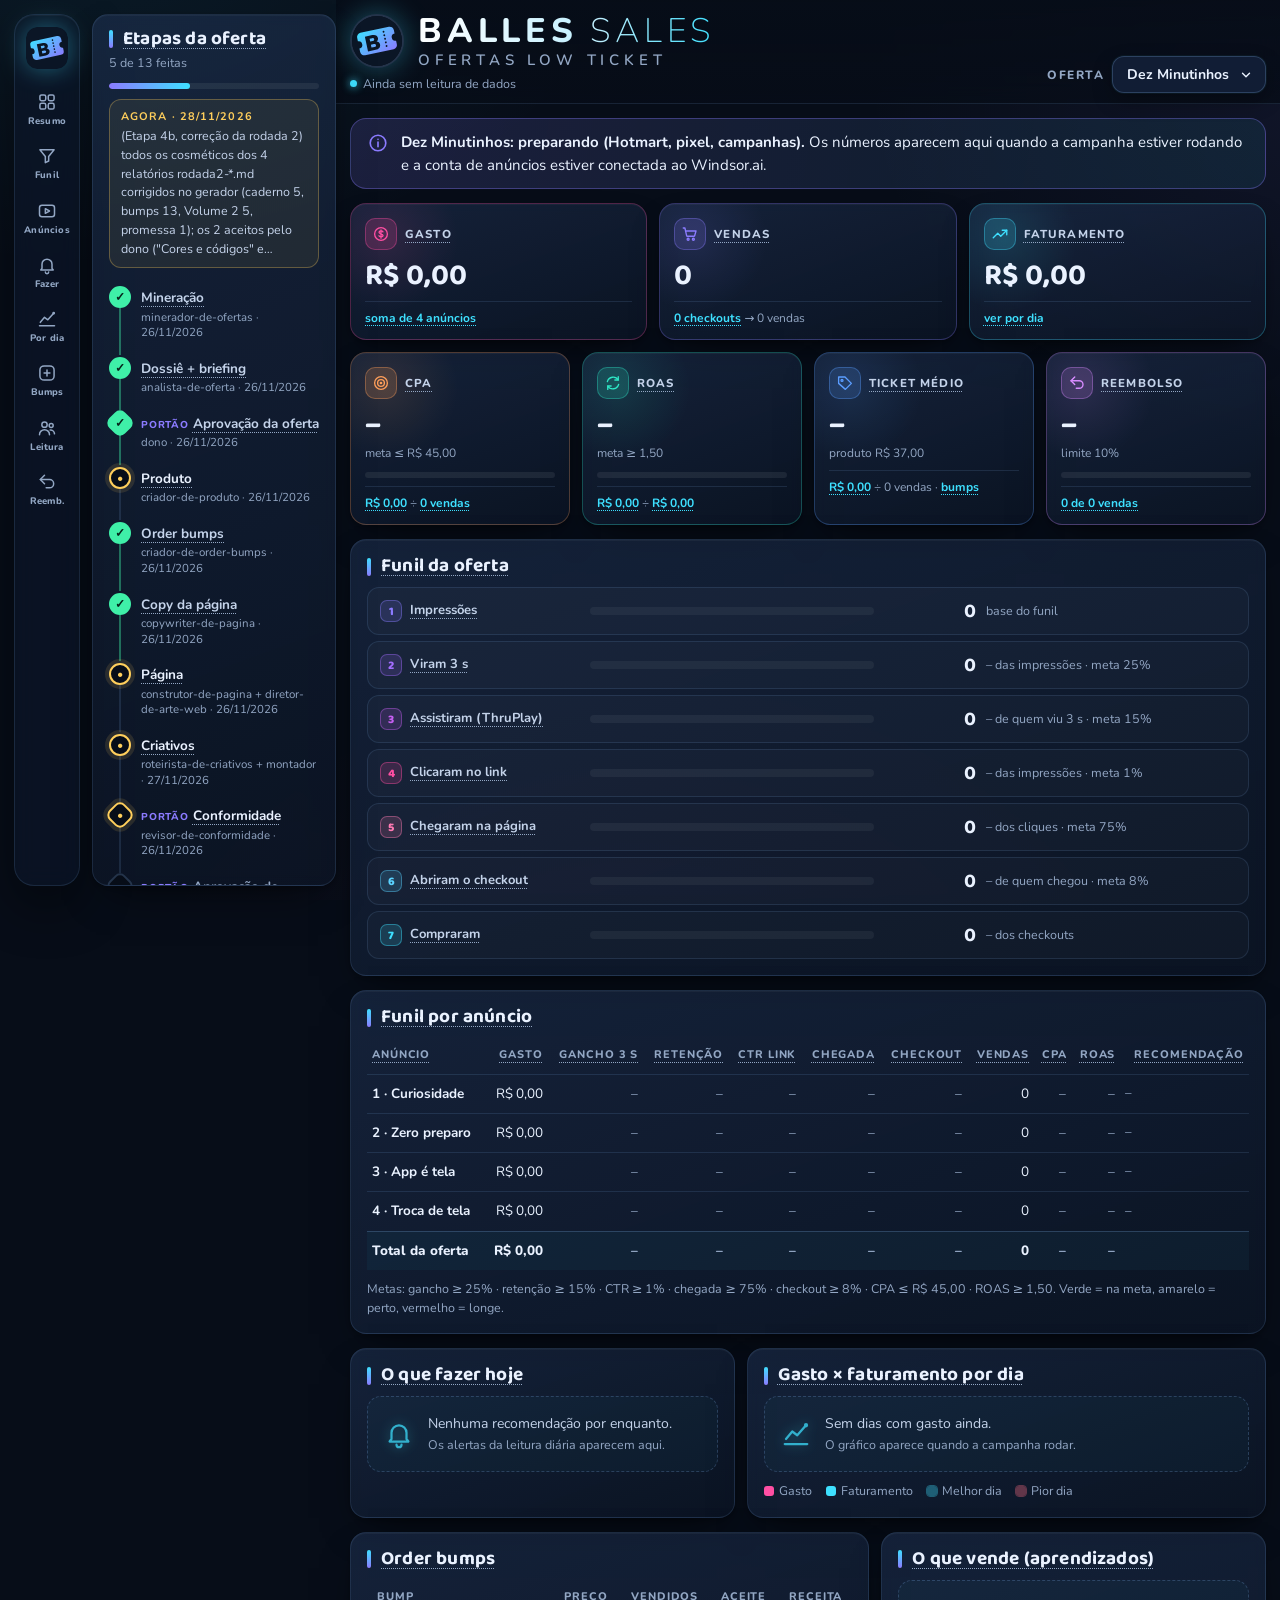
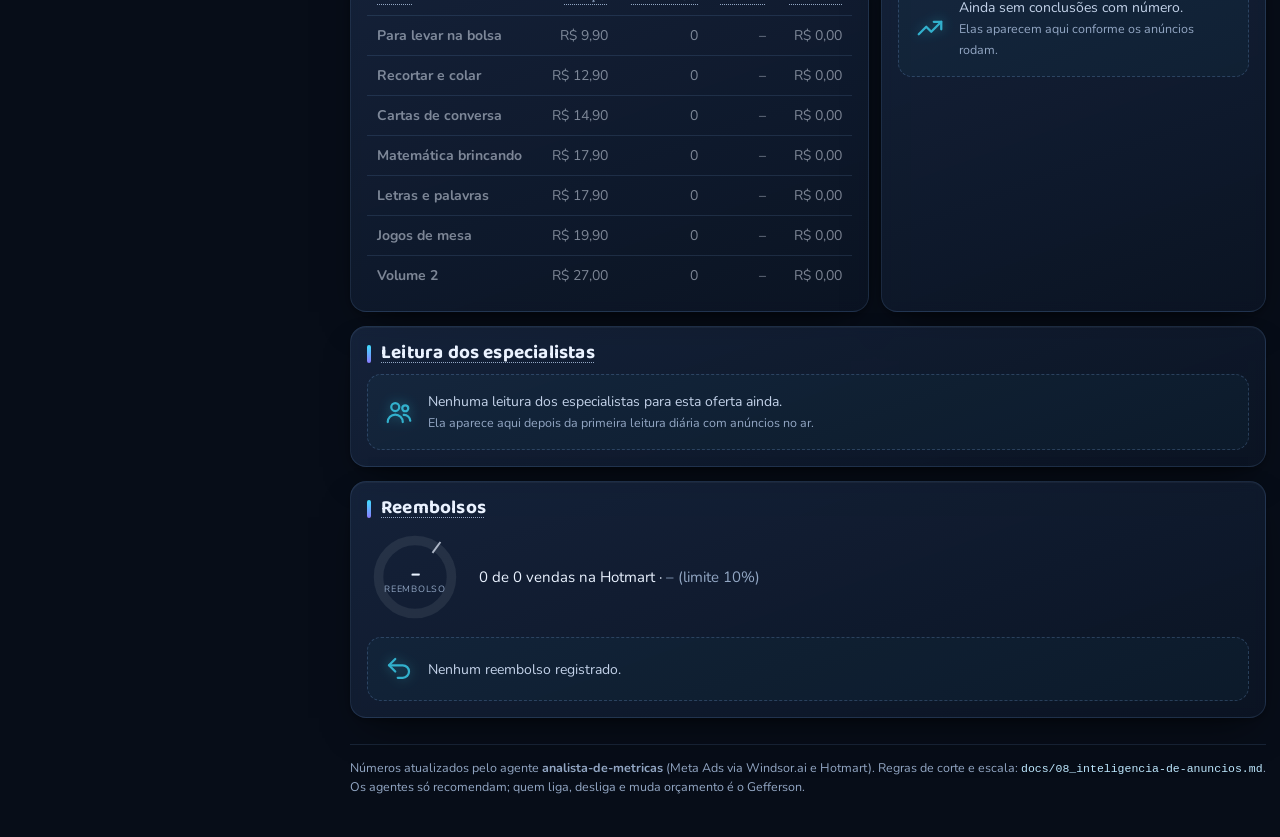
==== painel/site/index.html @ 3729fc99 "Painel: coluna "Etapas da oferta" (checklist do status.md) e logo Balles Sales - Coluna fixa à esque" ====
<!doctype html>
<html lang="pt-BR">
<head>
<meta charset="utf-8">
<meta name="viewport" content="width=device-width, initial-scale=1, viewport-fit=cover">
<meta name="robots" content="noindex, nofollow">
<meta name="theme-color" content="#070d18">
<title>Balles Sales · Painel</title>
<link rel="icon" href="logo.svg" type="image/svg+xml">
<style>
@font-face{font-family:'Baloo 2';font-weight:400 800;font-display:swap;src:url('Baloo2.woff2') format('woff2')}
@font-face{font-family:'Nunito';font-weight:200 1000;font-display:swap;src:url('Nunito.woff2') format('woff2')}
/* tema escuro fixo (pedido do dono em 2026-11-27) · visual "dashboard premium" (2026-11-28) */
:root{color-scheme:dark;--bg:#070d18;--bg2:#0b1626;--glass:rgba(20,34,58,.55);--glass2:rgba(28,46,76,.5);--ink:#eaf2ff;--muted:#93a7c4;--line:rgba(140,190,255,.13);--line2:rgba(140,190,255,.22);
--cy:#3ee0ff;--mg:#ff4fa3;--vi:#8b7bff;--accent:var(--cy);
--ok:#3ff0a8;--okbg:rgba(63,240,168,.14);--warn:#ffcf5c;--warnbg:rgba(255,207,92,.15);--bad:#ff6f86;--badbg:rgba(255,111,134,.16);
--chart:var(--cy);--chart2:var(--mg);--r:16px}
*{box-sizing:border-box}
html{scroll-padding-top:120px;background:var(--bg)}
body{margin:0;min-height:100vh;color:var(--ink);font-family:'Nunito',system-ui,sans-serif;font-size:15px;line-height:1.5;padding:0 max(14px,env(safe-area-inset-right)) 40px max(14px,env(safe-area-inset-left));overflow-x:hidden;
background:radial-gradient(900px 600px at 8% -10%,rgba(62,224,255,.07),transparent 60%),radial-gradient(800px 600px at 105% 10%,rgba(139,123,255,.08),transparent 60%),radial-gradient(900px 700px at 50% 120%,rgba(255,79,163,.04),transparent 60%),var(--bg);background-attachment:fixed}
.wrap{max-width:1280px;margin:0 auto}
h1,h2,h3{font-family:'Baloo 2',system-ui,sans-serif;margin:0;line-height:1.1}
h2{font-size:19px;font-weight:700;margin-bottom:10px;display:flex;align-items:center;gap:10px;letter-spacing:.01em}
h2::before{content:"";flex:none;width:4px;height:18px;border-radius:3px;background:linear-gradient(var(--cy),var(--vi));}
h3{font-size:15px;font-weight:700;margin-bottom:8px;color:var(--cy);letter-spacing:.04em;text-transform:uppercase}
button{font:inherit;color:inherit}
code{font-size:.92em;color:#bfe9ff}
/* barra lateral de ícones (só em tela larga) */
.rail{display:none}
@media(min-width:1200px){
  body{padding-left:96px}
  .rail{display:flex;flex-direction:column;align-items:center;gap:6px;position:fixed;left:14px;top:14px;bottom:14px;width:66px;padding:12px 0;z-index:6;border-radius:20px;background:rgba(12,22,40,.7);border:1px solid var(--line);box-shadow:0 20px 50px rgba(0,0,0,.45),inset 0 1px 0 rgba(255,255,255,.04);backdrop-filter:blur(10px);-webkit-backdrop-filter:blur(10px)}
  .rail .lg{width:42px;height:42px;margin-bottom:10px;border-radius:12px;filter:drop-shadow(0 0 12px rgba(62,224,255,.4))}
  .rail a{display:flex;flex-direction:column;align-items:center;gap:2px;width:56px;padding:7px 0 5px;border-radius:12px;color:var(--muted);text-decoration:none;font-size:9.5px;font-weight:800;letter-spacing:.02em;transition:color .15s,background-color .15s}
  .rail a:hover,.rail a:focus-visible{color:var(--cy);background:rgba(62,224,255,.08);outline:none}
  .rail .ic{width:20px;height:20px}
  .atalhos{display:none!important}
}
.ic{width:18px;height:18px;fill:none;stroke:currentColor;stroke-width:1.8;stroke-linecap:round;stroke-linejoin:round;flex:none}
/* topo fixo */
.top{position:sticky;top:0;z-index:5;margin:0 -14px;padding:0 14px;background:linear-gradient(rgba(7,13,24,.92),rgba(7,13,24,.78));border-bottom:1px solid var(--line);backdrop-filter:blur(12px);-webkit-backdrop-filter:blur(12px)}
header{display:flex;flex-wrap:wrap;align-items:flex-end;justify-content:space-between;gap:8px 16px;padding:14px 0 10px}
h1{display:flex;align-items:center;gap:14px;font-family:'Nunito',system-ui,sans-serif;font-weight:200}
h1 .mk{width:clamp(40px,9vw,54px);height:auto;flex:none;filter:drop-shadow(0 0 14px rgba(62,224,255,.35))}
h1 .tx{display:flex;flex-direction:column;min-width:0}
h1 .t1 b{font-weight:800}
h1 .t1{font-size:clamp(22px,6vw,34px);letter-spacing:.14em;white-space:nowrap;text-transform:uppercase;line-height:1;background:linear-gradient(90deg,#fff,#bfefff 60%,var(--cy));-webkit-background-clip:text;background-clip:text;color:transparent}
h1 .t2{font-size:clamp(12px,3.2vw,15px);font-weight:600;letter-spacing:.32em;text-transform:uppercase;color:var(--muted);margin-top:4px}
header .sub{color:var(--muted);font-size:12.5px;margin-top:6px;display:flex;align-items:center;gap:6px}
header .sub::before{content:"";width:7px;height:7px;border-radius:50%;background:var(--cy);box-shadow:0 0 8px var(--cy)}
.osel{display:flex;align-items:center;gap:8px;font-size:12px;font-weight:800;letter-spacing:.12em;text-transform:uppercase;color:var(--muted)}
select{font:700 14px 'Nunito',system-ui,sans-serif;letter-spacing:0;text-transform:none;padding:8px 12px;border-radius:12px;border:1px solid var(--line2);background:rgba(20,34,58,.85);color:var(--ink);max-width:100%;box-shadow:0 0 0 1px rgba(62,224,255,.05),0 8px 20px rgba(0,0,0,.3)}
select:focus-visible{outline:2px solid var(--cy);outline-offset:2px}
select{color-scheme:dark}
select option{background:#0f1c33;color:var(--ink)}
/* lista de ofertas no estilo do painel (computador) */
.ofw{position:relative}
.ofb{display:none;align-items:center;gap:10px;font:700 14px 'Nunito',system-ui,sans-serif;letter-spacing:0;text-transform:none;padding:8px 12px 8px 14px;border-radius:12px;border:1px solid var(--line2);background:rgba(20,34,58,.85);color:var(--ink);cursor:pointer;box-shadow:0 0 0 1px rgba(62,224,255,.05),0 8px 20px rgba(0,0,0,.3);transition:border-color .15s,box-shadow .15s}
.ofb:hover{border-color:rgba(62,224,255,.5)}
.ofb:focus-visible,.ofb[aria-expanded="true"]{outline:none;border-color:var(--cy);box-shadow:0 0 0 1px var(--cy),0 0 18px rgba(62,224,255,.35)}
.ofb svg{width:14px;height:14px;flex:none;transition:transform .15s}
.ofb[aria-expanded="true"] svg{transform:rotate(180deg)}
.ofl{position:absolute;right:0;top:calc(100% + 8px);z-index:30;min-width:100%;max-width:min(320px,90vw);max-height:60vh;overflow:auto;margin:0;padding:6px;list-style:none;border-radius:14px;border:1px solid rgba(62,224,255,.35);background:linear-gradient(160deg,#18294a,#0e1a30);box-shadow:0 20px 50px rgba(0,0,0,.6),0 0 30px -8px rgba(62,224,255,.45);font:700 14px 'Nunito',system-ui,sans-serif;letter-spacing:0;text-transform:none;color:var(--ink)}
.ofl[hidden]{display:none}
.ofl li{display:flex;align-items:center;justify-content:space-between;gap:12px;padding:8px 10px;border-radius:9px;cursor:pointer;white-space:nowrap}
.ofl li.at{background:rgba(62,224,255,.12)}
.ofl li[aria-selected="true"]{color:var(--cy)}
.ofl li[aria-selected="true"]::after{content:"✓";font-weight:800}
.custom .ofb{display:inline-flex}
.custom select{position:absolute;width:1px;height:1px;opacity:0;pointer-events:none}
.atalhos{display:flex;gap:6px;overflow-x:auto;padding:0 0 10px;scrollbar-width:none}.atalhos::-webkit-scrollbar{display:none}
.atalhos a{flex:none;color:var(--muted);text-decoration:none;font-size:13px;font-weight:700;padding:5px 12px;border:1px solid var(--line);border-radius:999px;background:rgba(20,34,58,.5)}
.atalhos a:hover,.atalhos a:focus-visible{color:var(--ink);border-color:var(--cy);outline:none;box-shadow:0 0 12px rgba(62,224,255,.25)}
/* cartões de vidro */
.grid{display:grid;gap:12px;margin-top:14px}
.card{position:relative;background:linear-gradient(160deg,rgba(32,52,86,.55),rgba(14,24,42,.6));border:1px solid var(--line);border-radius:var(--r);padding:16px;min-width:0;box-shadow:0 1px 0 rgba(255,255,255,.04) inset,0 18px 40px -18px rgba(0,0,0,.7),0 2px 6px rgba(0,0,0,.25);backdrop-filter:blur(6px);-webkit-backdrop-filter:blur(6px);animation:sobe .5s cubic-bezier(.2,.7,.2,1) both}
.sec{margin-top:14px}
@keyframes sobe{from{opacity:0;transform:translateY(10px)}to{opacity:1;transform:none}}
/* KPIs */
.kpis{grid-template-columns:repeat(2,minmax(0,1fr))}
@media(max-width:619px){.kpi.big:nth-child(3){grid-column:span 2}}
@media(min-width:620px){.kpis{grid-template-columns:repeat(6,minmax(0,1fr))}.kpi{grid-column:span 3}.kpi.big{grid-column:span 2}}
@media(min-width:1000px){.kpis{grid-template-columns:repeat(12,minmax(0,1fr))}.kpi{grid-column:span 3}.kpi.big{grid-column:span 4}}
.kpi{--c:var(--cy);cursor:pointer;text-align:left;width:100%;overflow:hidden;padding:14px 14px 12px;border-color:color-mix(in srgb,var(--c) 28%,transparent);transition:transform .2s,border-color .2s,box-shadow .2s}
.kpi::before{content:"";position:absolute;left:-40px;top:-40px;width:150px;height:150px;border-radius:50%;background:radial-gradient(circle,color-mix(in srgb,var(--c) 38%,transparent),transparent 68%);pointer-events:none;opacity:.3}
.kpi>*{position:relative}
.kpi:hover,.kpi:focus-visible{outline:none;transform:translateY(-2px);border-color:color-mix(in srgb,var(--c) 60%,transparent);box-shadow:0 0 0 1px color-mix(in srgb,var(--c) 25%,transparent),0 18px 40px -16px color-mix(in srgb,var(--c) 45%,transparent)}
.kh{display:flex;align-items:center;gap:8px;min-width:0}
.kb{width:32px;height:32px;border-radius:10px;display:grid;place-items:center;flex:none;color:var(--c);background:color-mix(in srgb,var(--c) 16%,transparent);border:1px solid color-mix(in srgb,var(--c) 35%,transparent);}
.kpi .l{color:#c4d3ea;font-size:11.5px;font-weight:800;letter-spacing:.1em;text-transform:uppercase;min-width:0;overflow-wrap:anywhere;line-height:1.25}
.kpi .v{font-family:'Baloo 2';font-weight:700;font-size:clamp(22px,6vw,30px);font-variant-numeric:tabular-nums;line-height:1.1;margin-top:10px;overflow-wrap:anywhere}
.kpi .v .pill{padding:0 10px;border-radius:10px;text-shadow:none}
.kpi .m{font-size:12px;color:var(--muted);margin-top:2px}
.tr{font-size:12px;font-weight:800;color:var(--c);margin-top:2px}.tr span{color:var(--muted);font-weight:600}
.kpi .f{font-size:12px;color:var(--muted);margin-top:8px;border-top:1px solid var(--line);padding-top:7px}
.sp{position:relative;height:34px;margin-top:8px}
.sp svg{display:block;width:100%;height:100%;overflow:visible;color:var(--c)}
.sp .dot{position:absolute;right:-3px;width:8px;height:8px;margin-top:-4px;border-radius:50%;background:var(--c);box-shadow:0 0 0 3px color-mix(in srgb,var(--c) 25%,transparent),0 0 10px var(--c)}
.mb{margin-top:10px}
.mb .tk{height:6px;border-radius:4px;background:rgba(255,255,255,.07);overflow:hidden}
.mb i{display:block;height:100%;border-radius:4px;background:var(--muted)}
.mb i.ok{background:linear-gradient(90deg,#1fb07c,var(--ok));}.mb i.warn{background:linear-gradient(90deg,#c9952a,var(--warn));}.mb i.bad{background:linear-gradient(90deg,#b8304f,var(--bad))}
.mb span{display:none}
.two{grid-template-columns:minmax(0,1fr)}
@media(min-width:900px){.two{grid-template-columns:minmax(0,1fr) minmax(0,1.35fr)}.two.b{grid-template-columns:minmax(0,1.35fr) minmax(0,1fr)}}
/* funil em etapas */
.etapas{display:grid;gap:6px;grid-template-columns:minmax(0,1fr)}
.et{--c:var(--cy);background:rgba(255,255,255,.025);border:1px solid var(--line);border-radius:12px;padding:10px 12px;cursor:pointer;text-align:left;width:100%;display:grid;grid-template-columns:minmax(0,1fr) auto;grid-template-areas:"n q" "bar bar" "tx tx";gap:6px 10px;align-items:center;transition:border-color .15s,background-color .15s}
@media(min-width:760px){.et{grid-template-columns:200px minmax(0,1fr) 92px minmax(0,250px);grid-template-areas:"n bar q tx";padding:8px 12px}}
.et:hover,.et:focus-visible{border-color:color-mix(in srgb,var(--c) 60%,transparent);background:color-mix(in srgb,var(--c) 7%,transparent);outline:none}
.et .n{grid-area:n;font-size:13px;color:#c4d3ea;font-weight:700;display:flex;align-items:center;gap:8px;min-width:0}
.et .st{flex:none;width:22px;height:22px;border-radius:7px;display:grid;place-items:center;font:800 12px 'Baloo 2';color:var(--c);background:color-mix(in srgb,var(--c) 16%,transparent);border:1px solid color-mix(in srgb,var(--c) 40%,transparent)}
.et .q{grid-area:q;font-family:'Baloo 2';font-weight:700;font-size:20px;font-variant-numeric:tabular-nums;text-align:right}
.et .tx{grid-area:tx;font-size:12.5px}
.et .bar{grid-area:bar}
.bar{height:8px;border-radius:6px;background:rgba(255,255,255,.05);width:100%;overflow:hidden;display:flex;justify-content:center}
.bar i{display:block;height:100%;border-radius:7px;background:linear-gradient(90deg,color-mix(in srgb,var(--c) 55%,transparent),var(--c),color-mix(in srgb,var(--c) 55%,transparent));box-shadow:0 0 6px color-mix(in srgb,var(--c) 50%,transparent)}
/* tabelas: viram cartões no celular */
table{border-collapse:collapse;width:100%;font-size:14px;font-variant-numeric:tabular-nums}
th,td{padding:9px 10px;border-top:1px solid var(--line);text-align:right;white-space:nowrap}
th:first-child,td:first-child{text-align:left}
thead th{border-top:0;font-size:11px;font-weight:800;text-transform:uppercase;letter-spacing:.08em;color:var(--muted);padding-bottom:10px}
tbody td:first-child{font-weight:700}
tr.zero td{opacity:.5}
tfoot td{font-weight:800;border-top:1px solid var(--line2);background:rgba(62,224,255,.04)}
td.rec{text-align:left;white-space:normal;min-width:170px;color:#c4d3ea;font-size:13px}
tbody tr.ad{cursor:pointer;transition:background-color .15s}tbody tr.ad:hover td{background:rgba(62,224,255,.05)}
tr.sel td{background:rgba(62,224,255,.1)}
tr.sel td:first-child{box-shadow:inset 3px 0 0 var(--cy)}
.cv{display:inline-flex;flex-direction:column;align-items:flex-end;min-width:84px}
.db{display:block;position:relative;width:100%;min-width:70px;height:4px;border-radius:3px;background:rgba(255,255,255,.07);margin-top:5px}
.db i{position:absolute;left:0;top:0;bottom:0;border-radius:3px;background:var(--muted)}
.db i.ok{background:var(--ok);box-shadow:0 0 8px var(--ok)}.db i.warn{background:var(--warn);box-shadow:0 0 8px var(--warn)}.db i.bad{background:var(--bad);box-shadow:0 0 8px var(--bad)}.db i.cy{background:linear-gradient(90deg,var(--vi),var(--cy));box-shadow:0 0 8px rgba(62,224,255,.6)}
.db.m::after{content:"";position:absolute;left:50%;top:-3px;bottom:-3px;width:1.5px;background:rgba(234,242,255,.55);border-radius:1px}
.frac{display:block;font-size:11.5px;color:var(--muted);font-weight:400}
@media(min-width:900px){.frac{display:none}}
@media(max-width:899px){
  table.cards thead{display:none}
  table.cards,table.cards tbody,table.cards tfoot,table.cards tr,table.cards td{display:block;width:100%}
  table.cards tr{border:1px solid var(--line);border-radius:14px;padding:6px 12px;margin-bottom:10px;background:rgba(255,255,255,.03)}
  table.cards tr.sel{border-color:var(--cy);box-shadow:0 0 18px rgba(62,224,255,.2)}
  table.cards tfoot tr{border-color:var(--line2);background:rgba(62,224,255,.05)}
  table.cards td{border:0;display:flex;justify-content:space-between;align-items:baseline;gap:12px;padding:5px 0;white-space:normal;text-align:right;background:none}
  table.cards td::before{content:attr(data-label);color:var(--muted);font-size:13px;font-weight:700;text-align:left;flex:none}
  table.cards td:first-child{font-family:'Baloo 2';font-weight:700;font-size:16px;border-bottom:1px solid var(--line);padding-bottom:6px;margin-bottom:2px}
  table.cards td:first-child::before{display:none}
  table.cards td.rec{display:block;text-align:left}table.cards td.rec::before{display:block;margin-bottom:2px}
  tr.sel td,tr.sel td:first-child{background:none;box-shadow:none}
  table.cards .cv{flex-direction:row;flex-wrap:wrap;justify-content:flex-end;align-items:baseline}
  table.cards .frac{display:inline;margin-left:8px}
  #t-anuncios td[data-col=gancho],#t-anuncios td[data-col=retencao],#t-anuncios td[data-col=ctr],#t-anuncios td[data-col=chegada],#t-anuncios td[data-col=checkout]{display:none}
  #t-anuncios td.rec:has(.na),#t-anuncios tfoot td.rec{display:none}
  #s-bumps td[data-label="Preço"]{display:none}
  #s-bumps tbody tr{display:grid;grid-template-columns:minmax(0,1fr) auto auto;gap:4px 14px;align-items:center;padding:8px 12px;margin-bottom:6px}
  #s-bumps tbody td{padding:0;border:0;margin:0;font-size:14px}
  #s-bumps tbody td::before{display:none}
  #s-bumps tbody td:first-child{font-family:'Nunito',sans-serif;font-size:14px;font-weight:700;border:0;padding:0;margin:0}
  #s-bumps td[data-label="Vendidos"]{display:none}
  #s-bumps .frac{display:none}
  #metas{display:none}
  table.cards td:first-child{display:flex;justify-content:space-between;align-items:center}
  #t-anuncios tbody td:first-child::after{content:"ver funil ›";font:700 12px 'Nunito',sans-serif;color:var(--cy)}
}
.pill{display:inline-block;border-radius:999px;padding:1px 9px;font-weight:800}
.ok{background:var(--okbg);color:var(--ok)}.warn{background:var(--warnbg);color:var(--warn)}.bad{background:var(--badbg);color:var(--bad)}.na{color:var(--muted)}
.pill.ok{box-shadow:inset 0 0 0 1px rgba(63,240,168,.3)}.pill.warn{box-shadow:inset 0 0 0 1px rgba(255,207,92,.3)}.pill.bad{box-shadow:inset 0 0 0 1px rgba(255,111,134,.35)}
.alert{position:relative;border:1px solid rgba(255,207,92,.28);background:linear-gradient(90deg,var(--warnbg),rgba(255,207,92,.03));border-radius:12px;padding:10px 12px 10px 16px;margin-bottom:8px;overflow-wrap:anywhere}
.alert::before{content:"";position:absolute;left:0;top:8px;bottom:8px;width:3px;border-radius:3px;background:var(--warn)}
.alert.bad{border-color:rgba(255,111,134,.3);background:linear-gradient(90deg,var(--badbg),rgba(255,111,134,.03))}.alert.bad::before{background:var(--bad)}
.alert.ok{border-color:rgba(63,240,168,.28);background:linear-gradient(90deg,var(--okbg),rgba(63,240,168,.03))}.alert.ok::before{background:var(--ok)}
.alert b{display:block}
.empty{color:var(--muted);font-style:italic}
.vazio{display:flex;align-items:center;gap:14px;padding:16px;border:1px dashed var(--line2);border-radius:14px;background:rgba(62,224,255,.03);color:var(--muted);margin:0}
.vazio .ic{width:30px;height:30px;color:var(--cy);opacity:.75;filter:drop-shadow(0 0 6px rgba(62,224,255,.5))}
.vazio p{margin:0;font-size:14px;color:#c4d3ea}.vazio p span{color:var(--muted);font-size:12.5px}
.banner{margin-top:14px;border:1px solid rgba(139,123,255,.35);border-radius:var(--r);padding:12px 16px;background:linear-gradient(100deg,rgba(139,123,255,.16),rgba(62,224,255,.08));display:flex;gap:12px;align-items:flex-start}
.banner .ic{color:var(--vi);width:22px;height:22px;margin-top:1px}
.filtro{margin-top:14px;display:flex;flex-wrap:wrap;align-items:center;gap:8px 12px;border:1px solid rgba(62,224,255,.45);border-radius:var(--r);padding:10px 14px;background:linear-gradient(100deg,rgba(62,224,255,.14),rgba(62,224,255,.04));box-shadow:0 0 24px -8px rgba(62,224,255,.5)}
.btn{background:rgba(20,34,58,.85);border:1px solid var(--line2);border-radius:999px;padding:5px 14px;cursor:pointer;font-size:13px;font-weight:700}
.btn:hover,.btn:focus-visible{border-color:var(--cy);outline:none}
.lk{background:none;border:0;padding:0;color:var(--cy);cursor:pointer;text-decoration:underline dotted;text-underline-offset:3px;font-weight:700}
.legend{display:flex;flex-wrap:wrap;gap:6px 14px;font-size:12.5px;color:var(--muted);margin-top:10px}
.legend i{display:inline-block;width:10px;height:10px;border-radius:3px;margin-right:5px;vertical-align:-1px}
.dica{font-size:12.5px;color:var(--muted);margin:-4px 0 12px}
/* gráfico */
#grafico{min-height:60px}
#grafico svg{display:block;overflow:visible}
svg text{fill:var(--muted);font-size:11px;font-family:'Nunito'}
svg .vl{fill:#dff8ff;font-weight:800;font-size:11px;paint-order:stroke;stroke:#0b1626;stroke-width:3px}
svg .bx{font-weight:800;font-size:11px}
.ln-f{filter:drop-shadow(0 0 6px rgba(62,224,255,.8))}.ln-g{filter:drop-shadow(0 0 5px rgba(255,79,163,.7))}
.dia{cursor:pointer}
.gtip{min-height:22px;font-size:13px;margin-top:8px;padding:6px 10px;border-radius:10px;background:rgba(255,255,255,.04);border:1px solid var(--line)}
.gtip:empty{display:none}
ul.ap{margin:0;padding:0;list-style:none}ul.ap li{margin:0 0 8px;padding:8px 10px 8px 26px;position:relative;border-radius:10px;background:rgba(255,255,255,.03);overflow-wrap:anywhere}
ul.ap li::before{content:"";position:absolute;left:10px;top:15px;width:7px;height:7px;border-radius:50%;background:var(--cy);box-shadow:0 0 8px var(--cy)}
.esp{display:grid;gap:12px;grid-template-columns:repeat(auto-fit,minmax(min(240px,100%),1fr))}
.esp>div{padding:12px;border-radius:12px;background:rgba(255,255,255,.03);border:1px solid var(--line)}
.dg{border-top:1px solid var(--line);padding:8px 0}.dg:first-of-type{border-top:0;padding-top:0}
.dg p{margin:0 0 4px;overflow-wrap:anywhere}.dg .meta{font-size:12.5px;color:var(--muted)}
.rb{display:flex;align-items:center;gap:16px;flex-wrap:wrap;margin-bottom:12px}
.rb p{margin:0;flex:1 1 200px}
.don{flex:none;width:96px;height:96px}
.don .c{font:700 18px 'Baloo 2';fill:var(--ink)}.don .s{font-size:9.5px;letter-spacing:.08em}
/* destaque quando um número leva a outro */
@keyframes pisca{0%,100%{box-shadow:none}30%{box-shadow:0 0 0 2px var(--cy),0 0 18px rgba(62,224,255,.5)}}
.hl{animation:pisca 1.6s ease 2;border-radius:6px}
td.hl,th.hl{background:rgba(62,224,255,.16)!important}
/* janelinha de ajuda nos títulos */
[data-ajuda]{cursor:help;text-decoration:underline dotted var(--muted);text-decoration-thickness:1px;text-underline-offset:4px}
[data-ajuda]:focus-visible{outline:2px solid var(--cy);outline-offset:2px;border-radius:4px}
#tip{position:fixed;z-index:20;max-width:min(320px,calc(100vw - 24px));background:linear-gradient(160deg,#18294a,#0e1a30);color:var(--ink);border:1px solid rgba(62,224,255,.35);border-radius:14px;padding:14px 16px;box-shadow:0 20px 50px rgba(0,0,0,.6),0 0 30px -8px rgba(62,224,255,.45);font-size:14px;line-height:1.45;display:none;text-align:left;white-space:normal}
#tip.on{display:block}
#tip h4{margin:0 0 6px;font-family:'Baloo 2',system-ui,sans-serif;font-size:16px;font-weight:700;color:var(--cy)}
#tip p{margin:0}#tip .fm{margin-top:8px;font-size:13px;color:#a9bcd8}
#tip .lk{display:inline-block;margin-top:10px;text-align:left}
@media(max-width:619px){
  html{scroll-padding-top:100px}
  header{flex-wrap:nowrap;align-items:center;padding:10px 0 8px}
  h1 .t1{font-size:20px;letter-spacing:.1em}h1{gap:10px}h1 .mk{width:36px}
  h1 .t2{display:none}
  header .sub{font-size:11.5px;margin-top:3px}
  .osel{font-size:0;gap:0}
  select{padding:7px 10px;font-size:13.5px;max-width:48vw}
  .atalhos{padding-bottom:8px}.atalhos a{padding:4px 10px;font-size:12.5px}
}
/* coluna "Etapas da oferta": fixa à esquerda em tela larga, cartão que abre e fecha no resto */
.esteira{padding:0}
.esteira>summary{list-style:none;cursor:pointer;padding:14px 16px;display:flex;flex-wrap:wrap;align-items:center;gap:4px 12px}
.esteira>summary::-webkit-details-marker{display:none}
.esteira>summary h2{margin:0}
.esteira>summary::after{content:"";margin-left:auto;width:9px;height:9px;border-right:2px solid var(--muted);border-bottom:2px solid var(--muted);transform:rotate(45deg);transition:transform .15s}
.esteira[open]>summary::after{transform:rotate(225deg)}
.et-res{font-size:12.5px;color:var(--muted);flex-basis:100%;order:1}
.esteira>summary::after{order:0}
@media(min-width:1200px){.et-res .ag{display:none}}
.et-in{padding:0 16px 14px}
.et-prog{height:6px;border-radius:4px;background:rgba(255,255,255,.07);overflow:hidden;margin:2px 0 6px}
.et-prog i{display:block;height:100%;border-radius:4px;background:linear-gradient(90deg,var(--vi),var(--cy))}
.et-agora{border:1px solid rgba(255,207,92,.3);background:rgba(255,207,92,.07);border-radius:12px;padding:9px 11px;margin:10px 0 12px;font-size:12.5px;color:#c4d3ea;overflow-wrap:anywhere}
.et-agora b{display:block;color:var(--warn);font-size:11px;letter-spacing:.1em;text-transform:uppercase;margin-bottom:2px}
ol.ck{list-style:none;margin:0;padding:0;position:relative}
ol.ck li{position:relative;display:grid;grid-template-columns:22px minmax(0,1fr);gap:10px;padding:6px 0 10px}
ol.ck li:not(:last-child)::before{content:"";position:absolute;left:10px;top:28px;bottom:-4px;width:2px;background:var(--line)}
ol.ck li.feito:not(:last-child)::before{background:rgba(63,240,168,.4)}
.mk{width:22px;height:22px;border-radius:50%;display:grid;place-items:center;font:800 12px 'Nunito',sans-serif;border:2px solid var(--line2);color:var(--muted);background:var(--bg);position:relative;z-index:1}
li.portao .mk{border-radius:7px;transform:rotate(45deg)}li.portao .mk>span{transform:rotate(-45deg)}
li.feito .mk{border-color:var(--ok);background:var(--ok);color:#06231a}
li.andamento .mk{border-color:var(--warn);color:var(--warn);box-shadow:0 0 0 4px rgba(255,207,92,.12)}
li.bloqueado .mk{border-color:var(--bad);color:var(--bad)}
ol.ck .nm{font-size:13.5px;font-weight:700;line-height:1.3;color:var(--ink)}
li.pendente .nm{color:var(--muted)}
li.feito .nm{color:#c4d3ea}
ol.ck small{display:block;font-size:11.5px;color:var(--muted);line-height:1.35;margin-top:1px}
ol.ck .tag{display:inline-block;font-size:10px;font-weight:800;letter-spacing:.08em;text-transform:uppercase;color:var(--vi);margin-right:4px}
.et-fonte{font-size:11px;color:var(--muted);margin-top:4px}
@media(min-width:1200px){
  body{padding-left:370px}
  .esteira{position:fixed;left:92px;top:14px;bottom:14px;width:262px;margin:0;overflow:auto;z-index:6;scrollbar-width:thin}
  .esteira>summary{cursor:default;padding-bottom:8px}.esteira>summary::after{display:none}
  #t-anuncios th,#t-anuncios td{padding-left:7px;padding-right:7px}#t-anuncios thead th{white-space:normal}
  #t-anuncios .cv{min-width:0}#t-anuncios td.rec{min-width:140px}
}
@media(min-width:900px){#s-anuncios{overflow-x:auto}}
@media(min-width:1200px) and (max-width:1439px){
  body{padding-left:350px}.esteira{width:244px}
  #t-anuncios{font-size:13.5px}#t-anuncios th,#t-anuncios td{padding-left:5px;padding-right:5px}#t-anuncios td.rec{min-width:110px}
  #t-anuncios .pill{padding:1px 7px}
}
footer{margin-top:26px;color:var(--muted);font-size:12.5px;overflow-wrap:anywhere;padding-top:14px;border-top:1px solid var(--line)}
@media(prefers-reduced-motion:reduce){*,*::before,*::after{animation:none!important;transition:none!important}.kpi:hover,.kpi:focus-visible{transform:none}}
</style>
</head>
<body>
<aside class="rail" id="rail" aria-label="Atalhos"></aside>
<div class="wrap">
  <div class="top">
    <header>
      <div><h1><img class="mk" src="logo.svg" alt="" width="54" height="54"><span class="tx"><span class="t1"><b>Balles</b> Sales</span><span class="t2">Ofertas low ticket</span></span></h1><div class="sub" id="atualizado">carregando…</div></div>
      <div class="osel"><span id="ofr">Oferta</span><div class="ofw" id="ofw"><select id="oferta" aria-labelledby="ofr"></select></div></div>
    </header>
    <nav class="atalhos" aria-label="Seções">
      <a href="#resumo">Resumo</a><a href="#s-funil">Funil</a><a href="#s-anuncios">Anúncios</a><a href="#s-alertas">O que fazer</a><a href="#s-grafico">Por dia</a><a href="#s-bumps">Bumps</a><a href="#s-esp">Especialistas</a><a href="#s-reembolsos">Reembolsos</a>
    </nav>
  </div>
  <div id="banner"></div>
  <div id="filtro"></div>
  <details class="card sec esteira" id="s-etapas"><summary><h2 data-ajuda="s-etapas">Etapas da oferta</h2><span class="et-res" id="et-res"></span></summary><div class="et-in" id="etapas-of"></div></details>
  <div class="grid kpis" id="resumo"></div>
  <div class="card sec" id="s-funil"><h2 id="t-funil" data-ajuda="s-funil">Funil da oferta</h2>
    <div class="etapas" id="etapas"></div></div>
  <div class="card sec" id="s-anuncios"><h2 data-ajuda="s-anuncios">Funil por anúncio</h2>
    <table class="cards" id="t-anuncios"><thead><tr><th data-ajuda="anuncio">Anúncio</th><th data-col="gasto" data-ajuda="gasto">Gasto</th><th data-col="gancho" data-ajuda="gancho">Gancho 3 s</th><th data-col="retencao" data-ajuda="retencao">Retenção</th><th data-col="ctr" data-ajuda="ctr">CTR link</th><th data-col="chegada" data-ajuda="chegada">Chegada</th><th data-col="checkout" data-ajuda="checkout">Checkout</th><th data-col="vendas" data-ajuda="vendas">Vendas</th><th data-col="cpa" data-ajuda="cpa">CPA</th><th data-col="roas" data-ajuda="roas">ROAS</th><th data-ajuda="recomendacao">Recomendação</th></tr></thead><tbody id="funil"></tbody><tfoot id="funil-total"></tfoot></table>
    <div class="legend" id="metas"></div>
  </div>
  <div class="grid two">
    <div class="card" id="s-alertas"><h2 data-ajuda="s-alertas">O que fazer hoje</h2><div id="alertas"></div></div>
    <div class="card" id="s-grafico"><h2 data-ajuda="s-grafico">Gasto × faturamento por dia</h2><div id="grafico"></div><div class="gtip" id="gtip"></div>
      <div class="legend"><span><i style="background:var(--chart2)"></i>Gasto</span><span><i style="background:var(--chart)"></i>Faturamento</span><span><i style="background:var(--cy);opacity:.35;outline:1px solid var(--cy)"></i>Melhor dia</span><span><i style="background:var(--bad);opacity:.35;outline:1px solid var(--bad)"></i>Pior dia</span></div></div>
  </div>
  <div class="grid two b">
    <div class="card" id="s-bumps"><h2 data-ajuda="s-bumps">Order bumps</h2><table class="cards"><thead><tr><th data-ajuda="bump">Bump</th><th data-ajuda="preco-bump">Preço</th><th data-ajuda="vendidos">Vendidos</th><th data-ajuda="aceite">Aceite</th><th data-ajuda="receita">Receita</th></tr></thead><tbody id="bumps"></tbody></table></div>
    <div class="card" id="s-aprendizados"><h2 data-ajuda="s-aprendizados">O que vende (aprendizados)</h2><div id="aprendizados"></div></div>
  </div>
  <div class="card sec" id="s-esp"><h2 data-ajuda="s-esp">Leitura dos especialistas</h2><div id="diagnosticos"></div></div>
  <div class="card sec" id="s-reembolsos"><h2 data-ajuda="s-reembolsos">Reembolsos</h2><div id="reembolsos"></div></div>
  <footer>Números atualizados pelo agente <b>analista-de-metricas</b> (Meta Ads via Windsor.ai e Hotmart). Regras de corte e escala: <code>docs/08_inteligencia-de-anuncios.md</code>. Os agentes só recomendam; quem liga, desliga e muda orçamento é o Gefferson.</footer>
</div>
<script>
const R=v=>'R$ '+(v||0).toLocaleString('pt-BR',{minimumFractionDigits:2,maximumFractionDigits:2});
const N=v=>(v||0).toLocaleString('pt-BR');
const P=v=>v==null?'–':v.toLocaleString('pt-BR',{maximumFractionDigits:1})+'%';
const div=(a,b)=>b>0?a/b:null;
const pct=(a,b)=>{const x=div(a,b);return x==null?null:x*100};
const X=v=>v.toLocaleString('pt-BR',{minimumFractionDigits:2,maximumFractionDigits:2});
const H=t=>String(t==null?'':t).replace(/[&<>"]/g,c=>({'&':'&amp;','<':'&lt;','>':'&gt;','"':'&quot;'}[c]));
const $=id=>document.getElementById(id);
const K=v=>{v=v||0;return Math.abs(v)>=1000?(v/1000).toLocaleString('pt-BR',{maximumFractionDigits:1})+' mil':Math.round(v).toLocaleString('pt-BR')};
function cor(v,meta,menorMelhor){if(v==null||meta==null)return 'na';if(menorMelhor)return v<=meta?'ok':v<=meta*1.3?'warn':'bad';return v>=meta?'ok':v>=meta*.7?'warn':'bad'}
function pill(txt,c){return c==='na'?'<span class="na">'+txt+'</span>':'<span class="pill '+c+'">'+txt+'</span>'}
/* ícones (traço, 24×24) */
const ICO={
 gasto:'<circle cx="12" cy="12" r="8.5"/><path d="M14.6 9.2c-.4-.8-1.4-1.3-2.6-1.3-1.5 0-2.6.7-2.6 1.8 0 2.6 5.3 1.4 5.3 4.2 0 1.1-1.2 1.9-2.7 1.9-1.3 0-2.3-.5-2.7-1.4M12 6.5v11"/>',
 vendas:'<path d="M3 4h2.2l2.3 10.3a1 1 0 0 0 1 .7h8.7a1 1 0 0 0 1-.7L20 8H6.3"/><circle cx="9.5" cy="19" r="1.3"/><circle cx="16.5" cy="19" r="1.3"/>',
 faturamento:'<path d="M3 17l6-6 4 4 8-8"/><path d="M15 7h6v6"/>',
 cpa:'<circle cx="12" cy="12" r="8.5"/><circle cx="12" cy="12" r="4.5"/><circle cx="12" cy="12" r=".9"/>',
 roas:'<path d="M4.5 10A8 8 0 0 1 19 8M19.5 14A8 8 0 0 1 5 16"/><path d="M19 3.5V8h-4.5M5 20.5V16h4.5"/>',
 ticket:'<path d="M3.5 12.5V4h8.5l8.5 8.5-8 8z"/><circle cx="8" cy="8.5" r="1.3"/>',
 reembolso:'<path d="M9 14L4 9l5-5"/><path d="M4 9h11a5 5 0 0 1 0 10h-4"/>',
 resumo:'<rect x="3.5" y="3.5" width="7" height="7" rx="2"/><rect x="13.5" y="3.5" width="7" height="7" rx="2"/><rect x="3.5" y="13.5" width="7" height="7" rx="2"/><rect x="13.5" y="13.5" width="7" height="7" rx="2"/>',
 funil:'<path d="M3.5 4.5h17l-6.5 8v5.5l-4 2v-7.5z"/>',
 anuncios:'<rect x="3" y="5" width="18" height="14" rx="3"/><path d="M10 9.2l5 2.8-5 2.8z"/>',
 alertas:'<path d="M6 16v-5a6 6 0 0 1 12 0v5l1.5 2h-15z"/><path d="M10 20.5a2 2 0 0 0 4 0"/>',
 grafico:'<path d="M3 20h18"/><path d="M4 16l5-6 4 3 7-8"/><circle cx="20" cy="5" r=".8"/>',
 bumps:'<rect x="3.5" y="3.5" width="17" height="17" rx="5"/><path d="M12 8.5v7M8.5 12h7"/>',
 esp:'<circle cx="9" cy="8" r="3.2"/><path d="M3 20a6 6 0 0 1 12 0"/><circle cx="17" cy="9" r="2.4"/><path d="M15.8 14.3A5 5 0 0 1 21 19"/>',
 info:'<circle cx="12" cy="12" r="8.5"/><path d="M12 11v5M12 8h.01"/>'};
const ic=k=>'<svg class="ic" viewBox="0 0 24 24" aria-hidden="true">'+ICO[k]+'</svg>';
$('rail').innerHTML='<img class="lg" src="logo.svg" alt="" aria-hidden="true">'+[['resumo','Resumo'],['s-funil','Funil','funil'],['s-anuncios','Anúncios','anuncios'],['s-alertas','Fazer','alertas'],['s-grafico','Por dia','grafico'],['s-bumps','Bumps','bumps'],['s-esp','Leitura','esp'],['s-reembolsos','Reemb.','reembolso']].map(a=>'<a href="#'+a[0]+'" title="'+a[1]+'">'+ic(a[2]||a[0])+a[1]+'</a>').join('');
/* link entre números: data-go="#id" rola até lá; data-col="x" acende a coluna x dos anúncios */
const lk=(txt,go,col)=>'<button type="button" class="lk" data-go="'+go+'"'+(col?' data-col-go="'+col+'"':'')+'>'+txt+'</button>';
/* rolagem suave só nos nossos links (não no CSS), e nunca com movimento reduzido */
const calmo=matchMedia('(prefers-reduced-motion: reduce)'),rola=el=>el.scrollIntoView({block:'start',behavior:calmo.matches?'auto':'smooth'});
document.addEventListener('click',e=>{const a=e.target.closest('a[href^="#"]');const el=a&&document.querySelector(a.getAttribute('href'));if(el){e.preventDefault();rola(el);history.replaceState(null,'',a.getAttribute('href'))}});
function ir(go,col){const el=document.querySelector(go);if(!el)return;rola(el);
  const alvos=col?document.querySelectorAll('#t-anuncios [data-col="'+col+'"]'):[el];
  alvos.forEach(a=>{a.classList.remove('hl');void a.offsetWidth;a.classList.add('hl')});
  setTimeout(()=>alvos.forEach(a=>a.classList.remove('hl')),3400)}
document.addEventListener('click',e=>{const b=e.target.closest('[data-go]');if(b){e.preventDefault();e.stopPropagation();ir(b.dataset.go,b.dataset.colGo);return}
  const tr=e.target.closest('tr.ad');if(tr){selecionar(+tr.dataset.i)}});
document.addEventListener('keydown',e=>{if((e.key==='Enter'||e.key===' ')&&e.target.matches('tr.ad')){e.preventDefault();selecionar(+e.target.dataset.i)}});

let D,OI=0,SEL=null;
const CAMPOS=['gasto','impressoes','v3s','thruplay','cliques','lp','checkouts','vendas','faturamento'];
function soma(lista){const t={};CAMPOS.forEach(k=>t[k]=lista.reduce((a,x)=>a+(x[k]||0),0));return t}
fetch('dados.json',{cache:'no-store'}).then(r=>r.json()).then(d=>{D=d;const s=$('oferta');
  d.ofertas.forEach((o,i)=>{const op=document.createElement('option');op.value=i;op.textContent=o.nome;s.appendChild(op)});
  s.onchange=()=>{OI=+s.value;SEL=null;render();if(window.ofSync)ofSync()};seletor(s);render()}).catch(()=>{$('atualizado').textContent='Não foi possível ler dados.json'});
function selecionar(i){SEL=SEL===i?null:i;render();$('filtro').scrollIntoView({block:'start'})}
function render(){
  const o=D.ofertas[OI],m=D.metas,ads=o.anuncios||[];
  const ad=SEL!=null?ads[SEL]:null,base=ad?soma([ad]):soma(ads),tot=soma(ads);
  $('atualizado').textContent=D.atualizado_em?('Atualizado em '+new Date(D.atualizado_em).toLocaleString('pt-BR')):'Ainda sem leitura de dados';
  $('banner').innerHTML=tot.gasto===0?'<div class="banner">'+ic('info')+'<div><b>'+H(o.nome)+': '+H(o.situacao||'sem anúncios no ar')+'.</b> Os números aparecem aqui quando a campanha estiver rodando e a conta de anúncios estiver conectada ao Windsor.ai.</div></div>':'';
  $('filtro').innerHTML=ad?'<div class="filtro"><span>Mostrando só o anúncio <b>'+H(ad.nome)+'</b> — resumo, funil, alertas e especialistas.</span><button type="button" class="btn" id="limpar">Ver a oferta toda</button></div>':'';
  if(ad)$('limpar').onclick=()=>{SEL=null;render()};
  $('t-funil').textContent=ad?'Funil do anúncio '+ad.nome:'Funil da oferta';
  kpis(o,m,base,ad);etapas(m,base);tabela(o,m,ads,tot);
  const doAd=x=>!ad||!x.anuncio||x.anuncio===ad.nome;
  const al=(D.alertas||[]).filter(a=>(!a.oferta||a.oferta===o.slug)&&doAd(a));
  $('alertas').innerHTML=al.length?al.map(a=>'<div class="alert '+H(a.nivel||'')+'"><b>'+H(a.anuncio||o.nome)+'</b>'+H(a.texto)+(a.regra?' <span class="na">('+H(a.regra)+')</span>':'')+'</div>').join(''):vazio('alertas','Nenhuma recomendação por enquanto.','Os alertas da leitura diária aparecem aqui.');
  bumps(o,tot);
  const ap=(D.aprendizados||[]).filter(a=>!a.oferta||a.oferta===o.slug);
  $('aprendizados').innerHTML=ap.length?'<ul class="ap">'+ap.map(a=>'<li>'+H(a.texto)+' <span class="na">· '+H(a.confianca||'')+' · '+H(a.data||'')+'</span></li>').join('')+'</ul>':vazio('faturamento','Ainda sem conclusões com número.','Elas aparecem aqui conforme os anúncios rodam.');
  esteira(o);diagnosticos(o,doAd);reembolsos(o,m,tot);grafico(o.diario||[]);
}
/* lista de ofertas estilizada: só com mouse; no toque fica o seletor do aparelho */
function seletor(s){if(!matchMedia('(hover: hover) and (pointer: fine)').matches)return;
  const w=$('ofw');w.classList.add('custom');
  const b=document.createElement('button');b.type='button';b.className='ofb';b.setAttribute('aria-haspopup','listbox');b.setAttribute('aria-expanded','false');b.setAttribute('aria-labelledby','ofr ofbt');
  b.innerHTML='<span id="ofbt"></span><svg viewBox="0 0 24 24" fill="none" stroke="currentColor" stroke-width="2.4" stroke-linecap="round" stroke-linejoin="round" aria-hidden="true"><path d="m6 9 6 6 6-6"/></svg>';
  const l=document.createElement('ul');l.className='ofl';l.id='ofl';l.setAttribute('role','listbox');l.setAttribute('aria-labelledby','ofr');l.hidden=true;l.tabIndex=-1;
  w.appendChild(b);w.appendChild(l);let at=0;
  const itens=()=>[...l.children];
  const marca=i=>{at=i;itens().forEach((li,j)=>li.classList.toggle('at',j===i));const li=itens()[i];if(li){l.setAttribute('aria-activedescendant',li.id);li.scrollIntoView({block:'nearest'})}};
  window.ofSync=()=>{$('ofbt').textContent=s.options[s.selectedIndex]?s.options[s.selectedIndex].text:'';
    l.innerHTML=[...s.options].map((o,i)=>'<li role="option" id="ofo'+i+'" data-v="'+H(o.value)+'" aria-selected="'+(i===s.selectedIndex)+'">'+H(o.text)+'</li>').join('')};
  const abre=()=>{ofSync();l.hidden=false;b.setAttribute('aria-expanded','true');marca(Math.max(0,s.selectedIndex));l.focus()};
  const fecha=foco=>{l.hidden=true;b.setAttribute('aria-expanded','false');if(foco)b.focus()};
  const escolhe=i=>{if(i!==s.selectedIndex){s.selectedIndex=i;s.dispatchEvent(new Event('change'))}fecha(true)};
  b.onclick=()=>l.hidden?abre():fecha(true);
  b.onkeydown=e=>{if(['ArrowDown','ArrowUp','Enter',' '].includes(e.key)){e.preventDefault();abre()}};
  l.onkeydown=e=>{const n=itens().length;
    if(e.key==='ArrowDown'){e.preventDefault();marca(Math.min(n-1,at+1))}else if(e.key==='ArrowUp'){e.preventDefault();marca(Math.max(0,at-1))}
    else if(e.key==='Home'){e.preventDefault();marca(0)}else if(e.key==='End'){e.preventDefault();marca(n-1)}
    else if(e.key==='Enter'||e.key===' '){e.preventDefault();escolhe(at)}else if(e.key==='Escape'||e.key==='Tab'){if(e.key==='Escape')e.preventDefault();fecha(e.key==='Escape')}};
  l.onmousemove=e=>{const li=e.target.closest('li');if(li)marca(itens().indexOf(li))};
  l.onclick=e=>{const li=e.target.closest('li');if(li)escolhe(itens().indexOf(li))};
  document.addEventListener('mousedown',e=>{if(!l.hidden&&!w.contains(e.target))fecha(false)});
  ofSync()}
/* checklist das etapas (dados.json -> ofertas[i].etapas, copiado do status.md por painel/etapas_do_status.py) */
const LARGA=matchMedia('(min-width: 1200px)');
function esteira(o){const el=$('etapas-of'),det=$('s-etapas'),es=o.etapas||[];
  if(!es.length){$('et-res').textContent='sem etapas registradas';el.innerHTML=vazio('esp','Sem etapas para esta oferta.','Rode painel/etapas_do_status.py para copiar do status.md.');return}
  const f=es.filter(e=>e.situacao==='feito').length,at=es.find(e=>e.situacao==='andamento'||e.situacao==='bloqueado');
  const sm={feito:'✓',andamento:'•',bloqueado:'!',pendente:''},st={feito:'feito',andamento:'em andamento',bloqueado:'travado',pendente:'a fazer'};
  const dt=d=>d?String(d).slice(0,10).split('-').reverse().join('/'):'';
  $('et-res').innerHTML=f+' de '+es.length+' feitas'+(o.agora&&o.agora.texto?'<span class="ag"> · agora: '+H(o.agora.texto.slice(0,60))+(o.agora.texto.length>60?'…':'')+'</span>':'');
  el.innerHTML='<div class="et-prog" aria-hidden="true"><i style="width:'+(100*f/es.length).toFixed(1)+'%"></i></div>'+
    (o.agora&&o.agora.texto?'<div class="et-agora"><b>Agora'+(o.agora.data?' · '+H(dt(o.agora.data)):'')+'</b>'+H(o.agora.texto)+'</div>':'')+
    '<ol class="ck">'+es.map(e=>'<li class="'+H(e.situacao)+(e.portao?' portao':'')+'"><span class="mk" aria-label="'+st[e.situacao]+'"><span>'+(sm[e.situacao]||'')+'</span></span><div>'+
      '<span class="nm" data-ajuda="x-etapa" data-tt="'+H((e.portao?'Portão '+e.id.slice(1)+' · ':'Etapa '+e.id+' · ')+e.nome)+'" data-tx="'+H((st[e.situacao]||'')+(e.obs?' — '+e.obs:''))+'">'+(e.portao?'<span class="tag">Portão</span>':'')+H(e.nome)+'</span>'+
      '<small>'+H(e.responsavel||'')+(e.data?' · '+H(dt(e.data)):'')+'</small></div></li>').join('')+'</ol>'+
    '<div class="et-fonte">Copiado do status.md'+(o.etapas_em?' em '+H(dt(o.etapas_em)):'')+'.</div>';
  if(!det.dataset.pronto){det.dataset.pronto=1;det.open=LARGA.matches;LARGA.addEventListener('change',()=>{det.open=LARGA.matches});
    det.querySelector('summary').addEventListener('click',e=>{if(LARGA.matches)e.preventDefault()})}
}
const vazio=(i,t,s)=>'<div class="vazio">'+ic(i)+'<p>'+t+(s?'<br><span>'+s+'</span>':'')+'</p></div>';
/* sparkline: linha + área em degradê, ponto no último valor */
let SPN=0;
function spark(vs){const p=vs.map((v,i)=>[i,v]).filter(x=>x[1]!=null&&isFinite(x[1]));if(p.length<2)return '';
  const n=vs.length-1,mx=Math.max(...p.map(x=>x[1])),mn=Math.min(...p.map(x=>x[1])),rg=mx-mn||1;
  const pt=p.map(x=>[100*x[0]/n,28-24*(x[1]-mn)/rg]);const id='sg'+(SPN++);
  const l='M'+pt.map(q=>q[0].toFixed(1)+' '+q[1].toFixed(1)).join('L'),u=pt[pt.length-1];
  return '<div class="sp"><svg viewBox="0 0 100 32" preserveAspectRatio="none" aria-hidden="true"><defs><linearGradient id="'+id+'" x1="0" y1="0" x2="0" y2="1"><stop offset="0" stop-color="currentColor" stop-opacity=".35"/><stop offset="1" stop-color="currentColor" stop-opacity="0"/></linearGradient></defs><path d="'+l+'L'+u[0].toFixed(1)+' 32L'+pt[0][0].toFixed(1)+' 32Z" fill="url(#'+id+')"/><path d="'+l+'" fill="none" stroke="currentColor" stroke-width="2" vector-effect="non-scaling-stroke" stroke-linejoin="round"/></svg><span class="dot" style="top:'+(u[1]/32*100).toFixed(1)+'%;'+(u[0]<100?'right:auto;left:calc('+u[0]+'% - 4px)':'')+'"></span></div>'}
function tend(vs){if(vs.length<2)return '';const a=vs[vs.length-1],b=vs[vs.length-2];if(a==null||b==null||!(b>0))return '';const v=(a-b)/b*100;
  return '<div class="tr">'+(v>=0?'▲ +':'▼ ')+v.toLocaleString('pt-BR',{maximumFractionDigits:1})+'% <span>vs dia anterior</span></div>'}
function barra(w,c,txt){return '<div class="mb"><div class="tk"><i class="'+c+'" style="width:'+(w==null?0:Math.max(2,Math.min(100,w))).toFixed(1)+'%"></i></div><span>'+txt+'</span></div>'}
function kpis(o,m,b,ad){
  const cpa=div(b.gasto,b.vendas),roas=div(b.faturamento,b.gasto),tm=div(b.faturamento,b.vendas);
  const vh=o.vendas_hotmart||0,rb=o.reembolsos||0,tx=pct(rb,vh),mr=m.reembolso_max||10;
  const dd=ad?[]:(o.diario||[]),s=f=>dd.map(f);
  const cC=cor(cpa,m.cpa_max,true),cR=cor(roas,m.roas_min),cB=tx==null?'na':(tx>mr?'bad':tx>mr/2?'warn':'ok');
  const k=[
    ['Gasto',R(b.gasto),'',ad?'só deste anúncio':lk('soma de '+(o.anuncios||[]).length+' anúncios','#s-anuncios','gasto'),'#s-anuncios','gasto',null,'gasto','#ff4fa3',s(x=>x.gasto||0),1],
    ['Vendas',N(b.vendas),'',lk(N(b.checkouts)+' checkouts','#s-funil')+' → '+N(b.vendas)+' vendas','#s-funil',null,null,'vendas','#8b7bff',s(x=>x.vendas),1],
    ['Faturamento',R(b.faturamento),'',lk('ver por dia','#s-grafico'),'#s-grafico',null,null,'faturamento','#3ee0ff',s(x=>x.faturamento||0),2],
    ['CPA',cpa==null?'–':R(cpa),'meta ≤ '+R(m.cpa_max),lk(R(b.gasto),'#s-anuncios','gasto')+' ÷ '+lk(N(b.vendas)+' vendas','#s-anuncios','vendas'),'#s-anuncios','cpa',cC,'cpa','#ff9f5a',null,0,
      barra(cpa==null?null:100*cpa/m.cpa_max,cC,cpa==null?'sem vendas ainda':'usa '+P(100*cpa/m.cpa_max)+' do limite')],
    ['ROAS',roas==null?'–':X(roas),'meta ≥ '+X(m.roas_min),lk(R(b.faturamento),'#s-grafico')+' ÷ '+lk(R(b.gasto),'#s-anuncios','gasto'),'#s-anuncios','roas',cR,'roas','#2ee6c5',null,0,
      barra(roas==null?null:100*roas/m.roas_min,cR,roas==null?'sem gasto ainda':'atinge '+P(100*roas/m.roas_min)+' da meta')],
    ['Ticket médio',tm==null?'–':R(tm),'produto '+R(o.preco),lk(R(b.faturamento),'#s-grafico')+' ÷ '+N(b.vendas)+' vendas · '+lk('bumps','#s-bumps'),'#s-bumps',null,null,'ticket','#5b9dff',s(x=>div(x.faturamento,x.vendas)),0],
    ['Reembolso',P(tx),'limite '+mr+'%',lk(N(rb)+' de '+N(vh)+' vendas','#s-reembolsos'),'#s-reembolsos',null,cB,'reembolso','#d78bff',null,0,
      barra(tx==null?null:100*tx/mr,cB,tx==null?'sem vendas na Hotmart ainda':'usa '+P(100*tx/mr)+' do limite')]];
  SPN=0;
  $('resumo').innerHTML=k.map((x,i)=>'<div class="card kpi'+(i<3?' big':'')+'" role="button" tabindex="0" data-go="'+x[4]+'"'+(x[5]?' data-col-go="'+x[5]+'"':'')+' style="--c:'+x[8]+';animation-delay:'+(i*45)+'ms"><div class="kh"><span class="kb">'+ic(x[7])+'</span><div class="l"><span data-ajuda="'+x[7]+'">'+x[0]+'</span></div></div><div class="v">'+(x[6]&&x[6]!=='na'?pill(x[1],x[6]):x[1])+'</div>'+
    (x[10]===2&&x[9]?tend(x[9]):'')+(x[2]?'<div class="m">'+x[2]+'</div>':'')+(x[11]||(x[9]?spark(x[9]):''))+'<div class="f">'+x[3]+'</div></div>').join('');
  document.querySelectorAll('.kpi').forEach(c=>c.onkeydown=e=>{if(e.key==='Enter'||e.key===' '){e.preventDefault();ir(c.dataset.go,c.dataset.colGo)}});
}
const ETAPAS=[
  {k:'impressoes',n:'Impressões'},
  {k:'v3s',n:'Viram 3 s',t:'gancho',b:'impressoes',bn:'das impressões'},
  {k:'thruplay',n:'Assistiram (ThruPlay)',t:'retencao',b:'v3s',bn:'de quem viu 3 s'},
  {k:'cliques',n:'Clicaram no link',t:'ctr',b:'impressoes',bn:'das impressões'},
  {k:'lp',n:'Chegaram na página',t:'chegada',b:'cliques',bn:'dos cliques'},
  {k:'checkouts',n:'Abriram o checkout',t:'checkout',b:'lp',bn:'de quem chegou'},
  {k:'vendas',n:'Compraram',t:'vendas',b:'checkouts',bn:'dos checkouts'}];
const CORES_ET=['#8b7bff','#a36dff','#c65ff2','#ff4fa3','#ff7ab3','#5bd2ff','#3ee0ff'];
/* largura da barra em escala log: o funil tem ordem de grandeza (milhares → unidades) */
function etapas(m,b){const lm=Math.log10(Math.max(1,b.impressoes)+1);
  $('etapas').innerHTML=ETAPAS.map((e,i)=>{const r=e.b?pct(b[e.k],b[e.b]):null,w=b[e.k]?Math.max(4,100*Math.log10(b[e.k]+1)/lm):0;
    return '<button type="button" class="et" style="--c:'+CORES_ET[i]+'" data-go="#s-anuncios" data-col-go="'+(e.t||'gasto')+'"><span class="n"><span class="st">'+(i+1)+'</span><span data-ajuda="et-'+e.k+'">'+e.n+'</span></span><span class="q">'+N(b[e.k])+'</span>'+
      (e.b?'<span class="tx">'+pill(P(r),cor(r,m[e.t]))+' <span class="na">'+e.bn+(m[e.t]!=null?' · meta '+m[e.t]+'%':'')+'</span></span>':'<span class="tx na">base do funil</span>')+
      '<span class="bar"><i style="width:'+w.toFixed(1)+'%"></i></span></button>'}).join('');
}
function celula(lbl,col,a,b,meta,menor,fmt){const v=fmt==='pct'?pct(a,b):null,c=cor(v,meta,menor),w=v==null||!meta?0:Math.min(100,50*v/meta);
  return '<td data-label="'+lbl+'" data-col="'+col+'" title="'+N(a)+' de '+N(b)+'"><span class="cv">'+pill(P(v),c)+'<span class="frac">'+N(a)+' de '+N(b)+'</span>'+'</span></td>'}
function linha(a,m,extra,mg){const cp=div(a.gasto,a.vendas),ro=div(a.faturamento,a.gasto);
  return '<td data-label="Gasto" data-col="gasto">'+R(a.gasto)+'</td>'+
    celula('Gancho 3 s','gancho',a.v3s,a.impressoes,m.gancho,false,'pct')+
    celula('Retenção','retencao',a.thruplay,a.v3s,m.retencao,false,'pct')+
    celula('CTR link','ctr',a.cliques,a.impressoes,m.ctr,false,'pct')+
    celula('Chegada','chegada',a.lp,a.cliques,m.chegada,false,'pct')+
    celula('Checkout','checkout',a.checkouts,a.lp,m.checkout,false,'pct')+
    '<td data-label="Vendas" data-col="vendas">'+N(a.vendas)+'</td>'+
    '<td data-label="CPA" data-col="cpa">'+pill(cp==null?'–':R(cp),cor(cp,m.cpa_max,true))+'</td>'+
    '<td data-label="ROAS" data-col="roas">'+pill(ro==null?'–':X(ro),cor(ro,m.roas_min))+'</td>'+extra}
function tabela(o,m,ads,tot){const mg=Math.max(0,...ads.map(a=>a.gasto||0));
  $('funil').innerHTML=ads.length?ads.map((a,i)=>'<tr class="ad'+(SEL===i?' sel':'')+'" data-i="'+i+'" tabindex="0" aria-pressed="'+(SEL===i)+'"><td>'+H(a.nome)+'</td>'+linha(a,m,'<td class="rec" data-label="Recomendação">'+(a.recomendacao?H(a.recomendacao):'<span class="na">–</span>')+'</td>',mg)+'</tr>').join(''):'<tr><td class="empty">Nenhum anúncio cadastrado.</td></tr>';
  $('funil-total').innerHTML=ads.length>1?'<tr><td>Total da oferta</td>'+linha(tot,m,'<td class="rec" data-label=""></td>')+'</tr>':'';
  $('metas').textContent='Metas: gancho ≥ '+m.gancho+'% · retenção ≥ '+m.retencao+'% · CTR ≥ '+m.ctr+'% · chegada ≥ '+m.chegada+'% · checkout ≥ '+m.checkout+'% · CPA ≤ '+R(m.cpa_max)+' · ROAS ≥ '+X(m.roas_min)+'. Verde = na meta, amarelo = perto, vermelho = longe.';
}
function bumps(o,tot){const bs=o.bumps||[],mx=Math.max(0,...bs.map(b=>b.vendidos*b.preco));
  $('bumps').innerHTML=bs.length?bs.map(b=>{const ac=pct(b.vendidos,tot.vendas),rc=b.vendidos*b.preco;
    return '<tr'+(b.vendidos?'':' class="zero"')+'><td>'+H(b.nome)+'</td><td data-label="Preço">'+R(b.preco)+'</td><td data-label="Vendidos">'+N(b.vendidos)+'</td><td data-label="Aceite"><span>'+P(ac)+'<span class="frac">'+N(b.vendidos)+' de '+lk(N(tot.vendas)+' vendas','#resumo')+'</span></span></td><td data-label="Receita">'+R(rc)+'</td></tr>'}).join(''):'<tr><td class="empty">Sem order bumps.</td></tr>';
}
const ESP=[['funil','Funil'],['criativos','Criativos'],['financeiro','Financeiro'],['testes','Testes']];
function diagnosticos(o,doAd){const el=$('diagnosticos');
  const ds=(D.diagnosticos||[]).filter(x=>(!x.oferta||x.oferta===o.slug)&&doAd(x));
  if(!ds.length){el.innerHTML=vazio('esp','Nenhuma leitura dos especialistas para esta oferta ainda.','Ela aparece aqui depois da primeira leitura diária com anúncios no ar.');return}
  const chave=e=>String(e||'').toLowerCase().replace(/^analista-(de|do|da)-/,'');
  const grupos={};ds.forEach(x=>{const k=chave(x.especialista)||'outros';(grupos[k]=grupos[k]||[]).push(x)});
  const ordem=ESP.map(e=>e[0]).filter(k=>grupos[k]).concat(Object.keys(grupos).filter(k=>!ESP.some(e=>e[0]===k)));
  const nome=k=>(ESP.find(e=>e[0]===k)||[k,k.charAt(0).toUpperCase()+k.slice(1)])[1];
  const cc=c=>{c=String(c||'').toLowerCase();return c==='alta'?'ok':c.startsWith('m')?'warn':c==='baixa'?'bad':'na'};
  el.innerHTML='<div class="esp">'+ordem.map(k=>'<div><h3>'+H(nome(k))+'</h3>'+grupos[k].slice().sort((a,b)=>String(b.data||'').localeCompare(String(a.data||''))).map(x=>
    '<div class="dg"><p>'+H(x.texto)+'</p><div class="meta">'+(x.anuncio?H(x.anuncio)+' · ':'')+(x.data?H(String(x.data).slice(0,10).split('-').reverse().join('/'))+' · ':'')+'confiança '+(x.confianca?pill(H(x.confianca),cc(x.confianca)):'<span class="na">não informada</span>')+'</div></div>').join('')+'</div>').join('')+'</div>'}
/* rosca: fatia = parte das vendas reembolsada; tracinho = limite */
function rosca(tx,mr,nv){const C=2*Math.PI*38,f=tx==null?0:Math.min(100,tx)/100*C,a=(mr/100)*2*Math.PI-Math.PI/2,cl=nv==='na'?'var(--muted)':'var(--'+nv+')';
  return '<svg class="don" viewBox="0 0 100 100" role="img" aria-label="Reembolso '+P(tx)+'"><circle cx="50" cy="50" r="38" fill="none" stroke="rgba(255,255,255,.08)" stroke-width="10"/>'+
    (f?'<circle cx="50" cy="50" r="38" fill="none" stroke="'+cl+'" stroke-width="10" stroke-linecap="round" stroke-dasharray="'+f.toFixed(1)+' '+C.toFixed(1)+'" transform="rotate(-90 50 50)" style="filter:drop-shadow(0 0 5px '+cl+')"/>':'')+
    '<line x1="'+(50+31*Math.cos(a)).toFixed(1)+'" y1="'+(50+31*Math.sin(a)).toFixed(1)+'" x2="'+(50+45*Math.cos(a)).toFixed(1)+'" y2="'+(50+45*Math.sin(a)).toFixed(1)+'" stroke="#eaf2ff" stroke-width="2" opacity=".7"/>'+
    '<text class="c" x="50" y="52" text-anchor="middle">'+P(tx)+'</text><text class="s" x="50" y="66" text-anchor="middle">REEMBOLSO</text></svg>'}
function reembolsos(o,m,tot){
  const vh=o.vendas_hotmart||0,rb=o.reembolsos||0,tx=pct(rb,vh),mr=m.reembolso_max||10;
  const nivel=tx==null?'na':(tx>mr?'bad':tx>mr/2?'warn':'ok');
  const mot=(o.motivos_reembolso||[]);
  $('reembolsos').innerHTML='<div class="rb">'+rosca(tx,mr,nivel)+'<p>'+N(rb)+' de '+N(vh)+' vendas na Hotmart · '+pill(P(tx),nivel)+' <span class="na">(limite '+mr+'%)</span>'+
    (vh!==tot.vendas?' <span class="na">· a Meta registrou '+lk(N(tot.vendas)+' vendas','#s-funil')+'</span>':'')+'</p></div>'+
    (tx!=null&&tx>mr?'<div class="alert bad"><b>Acima de '+mr+'%</b>A promessa da página pode estar maior que o produto. Leia os motivos abaixo antes de mexer nos anúncios.</div>':'')+
    (mot.length?'<table class="cards"><thead><tr><th>Data</th><th>Motivo informado</th></tr></thead><tbody>'+mot.map(x=>'<tr><td>'+H(x.data||'')+'</td><td class="rec" data-label="Motivo">'+H(x.motivo)+'</td></tr>').join('')+'</tbody></table>':vazio('reembolso','Nenhum reembolso registrado.'));
}
/* gráfico diário: áreas com brilho, rótulos nos pontos e destaque do melhor e do pior dia (resultado = faturamento − gasto) */
let GW=0;
function grafico(d){const el=$('grafico');$('gtip').textContent='';if(!d.length){GW=0;el.innerHTML=vazio('grafico','Sem dias com gasto ainda.','O gráfico aparece quando a campanha rodar.');return}
  const W=GW=Math.max(260,Math.round(el.clientWidth||520)),H2=W<480?220:250,pl=40,pr=16,pt=50,pb=28,ih=H2-pt-pb,iw=W-pl-pr,n=d.length;
  const max=Math.max(1,...d.map(x=>Math.max(x.gasto||0,x.faturamento||0)))*1.1,bw=n>1?(iw-28)/(n-1):iw;
  const xs=i=>n===1?pl+iw/2:pl+14+(iw-28)*i/(n-1),ys=v=>pt+ih-ih*(v||0)/max,base=pt+ih;
  const curva=k=>d.map((x,i)=>{const X1=xs(i),Y1=ys(x[k]);if(!i)return 'M'+X1.toFixed(1)+' '+Y1.toFixed(1);const X0=xs(i-1),Y0=ys(d[i-1][k]),mx=((X0+X1)/2).toFixed(1);return 'C'+mx+' '+Y0.toFixed(1)+' '+mx+' '+Y1.toFixed(1)+' '+X1.toFixed(1)+' '+Y1.toFixed(1)}).join('');
  const area=k=>n===1?'':'<path d="'+curva(k)+'L'+xs(n-1).toFixed(1)+' '+base+'L'+xs(0).toFixed(1)+' '+base+'Z" fill="url(#ga'+k[0]+')"/>';
  let s='<svg viewBox="0 0 '+W+' '+H2+'" width="'+W+'" height="'+H2+'" role="img" aria-label="Gasto e faturamento por dia"><defs>'+
    '<linearGradient id="gaf" x1="0" y1="0" x2="0" y2="1"><stop offset="0" stop-color="#3ee0ff" stop-opacity=".45"/><stop offset="1" stop-color="#3ee0ff" stop-opacity="0"/></linearGradient>'+
    '<linearGradient id="gag" x1="0" y1="0" x2="0" y2="1"><stop offset="0" stop-color="#ff4fa3" stop-opacity=".28"/><stop offset="1" stop-color="#ff4fa3" stop-opacity="0"/></linearGradient></defs>';
  [0,.5,1].forEach(t=>{const y=base-ih*t/1.1;s+='<line x1="'+pl+'" x2="'+(W-pr)+'" y1="'+y.toFixed(1)+'" y2="'+y.toFixed(1)+'" stroke="#8cbeff" stroke-opacity=".14" stroke-dasharray="'+(t?'3 4':'0')+'"/><text x="'+(pl-6)+'" y="'+(y+4).toFixed(1)+'" text-anchor="end">'+K(max/1.1*t)+'</text>'});
  s+=area('gasto')+area('faturamento');
  if(n>1)s+='<path class="ln-g" d="'+curva('gasto')+'" fill="none" stroke="#ff4fa3" stroke-width="2"/><path class="ln-f" d="'+curva('faturamento')+'" fill="none" stroke="#3ee0ff" stroke-width="2.5"/>';
  s+='<line id="gl" x1="0" x2="0" y1="'+pt+'" y2="'+base+'" stroke="#eaf2ff" stroke-opacity=".35" stroke-dasharray="2 3" style="display:none"/>';
  const rot=false;
  d.forEach((x,i)=>{const cx=xs(i).toFixed(1);
    s+='<circle cx="'+cx+'" cy="'+ys(x.gasto).toFixed(1)+'" r="3.5" fill="#ff4fa3" stroke="#0b1626" stroke-width="2"/><circle cx="'+cx+'" cy="'+ys(x.faturamento).toFixed(1)+'" r="4" fill="#3ee0ff" stroke="#0b1626" stroke-width="2"/>';
    if(rot)s+='<text class="vl" x="'+cx+'" y="'+(Math.min(ys(x.faturamento),ys(x.gasto))-9).toFixed(1)+'" text-anchor="middle">'+K(x.faturamento)+'</text>';
    if(n<=14||i%Math.ceil(n/10)===0)s+='<text x="'+cx+'" y="'+(H2-8)+'" text-anchor="middle">'+H(String(x.data).slice(5).split('-').reverse().join('/'))+'</text>'});
  if(n>=3){const res=d.map(x=>(x.faturamento||0)-(x.gasto||0));let bi=0,wi=0;res.forEach((v,i)=>{if(v>res[bi])bi=i;if(v<res[wi])wi=i});
    if(res[bi]!==res[wi]){const cx=[['Melhor dia',bi,'#3ee0ff'],['Pior dia',wi,'#ff6f86']].map(q=>{const v=res[q[1]],t=q[0]+' '+(v>=0?'+':'−')+'R$ '+K(Math.abs(v)),w=t.length*6.1+16;return {t,w,i:q[1],c:q[2],x:Math.min(W-pr-w,Math.max(pl,xs(q[1])-w/2))}});
      cx.sort((a,b)=>a.x-b.x);if(cx[1].x<cx[0].x+cx[0].w+6){cx[1].x=Math.min(W-pr-cx[1].w,cx[0].x+cx[0].w+6);cx[0].x=Math.max(2,Math.min(cx[0].x,cx[1].x-cx[0].w-6))}
      cx.forEach(b=>{const px=xs(b.i),py=ys(d[b.i].faturamento);
        s+='<path d="M'+(b.x+b.w/2).toFixed(1)+' 28 L'+px.toFixed(1)+' '+(py-6).toFixed(1)+'" stroke="'+b.c+'" stroke-opacity=".6" fill="none"/><circle cx="'+px.toFixed(1)+'" cy="'+py.toFixed(1)+'" r="8" fill="none" stroke="'+b.c+'" stroke-width="1.5"/>'+
          '<rect x="'+b.x.toFixed(1)+'" y="6" width="'+b.w.toFixed(1)+'" height="22" rx="7" fill="'+b.c+'" fill-opacity=".14" stroke="'+b.c+'" stroke-opacity=".7"/><text class="bx" x="'+(b.x+b.w/2).toFixed(1)+'" y="21" text-anchor="middle" style="fill:'+b.c+'">'+b.t+'</text>'})}}
  d.forEach((x,i)=>{const x0=n===1?pl:Math.max(pl-8,xs(i)-bw/2),x1=n===1?W-pr:Math.min(W-pr+8,xs(i)+bw/2);s+='<rect class="dia" data-d="'+i+'" x="'+x0.toFixed(1)+'" y="0" width="'+(x1-x0).toFixed(1)+'" height="'+base+'" fill="transparent"/>'});
  el.innerHTML=s+'</svg>';
  const gl=el.querySelector('#gl');
  const mostra=i=>{const x=d[i],r=div(x.faturamento,x.gasto);gl.style.display='';gl.setAttribute('x1',xs(i));gl.setAttribute('x2',xs(i));
    $('gtip').innerHTML='<b>'+H(String(x.data).split('-').reverse().join('/'))+'</b>: gasto '+R(x.gasto)+' · faturamento '+R(x.faturamento)+(x.vendas!=null?' · '+N(x.vendas)+' vendas':'')+' · ROAS '+(r==null?'–':X(r))};
  el.querySelectorAll('.dia').forEach(g=>{g.onmouseenter=g.onclick=()=>mostra(+g.dataset.d)});mostra(n-1)}
let rzT;addEventListener('resize',()=>{clearTimeout(rzT);rzT=setTimeout(()=>{if(D&&GW&&Math.abs($('grafico').clientWidth-GW)>8)grafico(D.ofertas[OI].diario||[])},150)});
/* janelinha de ajuda: passe o mouse (ou toque) num título com sublinhado pontilhado */
const AJUDA={
 'gasto':['Gasto','Quanto a Meta cobrou pelos anúncios no período.',m=>'Vem da Meta (Windsor.ai). É a base do CPA e do ROAS.',['Ver gasto por anúncio','#s-anuncios','gasto']],
 'vendas':['Vendas','Compras do produto principal que a Meta atribuiu aos anúncios (pixel + API de Conversões).',m=>'Pode diferir um pouco da Hotmart, que é a fonte oficial de vendas e reembolsos.',['Ver o funil até a venda','#s-funil']],
 'faturamento':['Faturamento','Valor das compras atribuídas aos anúncios, com os order bumps.',m=>'Não desconta taxas da Hotmart nem reembolsos.',['Ver por dia','#s-grafico']],
 'cpa':['CPA (custo por venda)','Quanto custou, em anúncio, cada venda.',m=>'Gasto ÷ vendas. Meta: até '+R(m.cpa_max)+'. Acima disso a venda dá prejuízo.',['Ver CPA por anúncio','#s-anuncios','cpa']],
 'roas':['ROAS (retorno do anúncio)','Quanto voltou de faturamento para cada R$ 1 gasto em anúncio.',m=>'Faturamento ÷ gasto. Meta: pelo menos '+X(m.roas_min)+'. Ex.: 2,00 = cada R$ 1 virou R$ 2.',['Ver ROAS por anúncio','#s-anuncios','roas']],
 'ticket':['Ticket médio','Quanto cada comprador pagou, em média, somando produto e bumps.',m=>'Faturamento ÷ vendas. Acima do preço do produto = os bumps estão vendendo.',['Ver os bumps','#s-bumps']],
 'reembolso':['Reembolso','Parte das vendas da Hotmart que pediu o dinheiro de volta (garantia de 7 dias).',m=>'Reembolsos ÷ vendas Hotmart. Limite: '+(m.reembolso_max||10)+'%. Acima disso, a promessa da página pode estar maior que o produto.',['Ver motivos','#s-reembolsos']],
 'anuncio':['Anúncio','Cada criativo rodando, com o ângulo dele.',m=>'Toque numa linha para ver o painel todo só desse anúncio.'],
 'gancho':['Gancho 3 s','De cada 100 pessoas que viram o anúncio, quantas assistiram pelo menos 3 segundos.',m=>'Visualizações de 3 s ÷ impressões. Meta: '+m.gancho+'%. Baixo = o começo do vídeo não prende.',['Ver no funil','#s-funil']],
 'retencao':['Retenção','De quem passou dos 3 s, quantos assistiram até o fim (ou 15 s).',m=>'ThruPlay ÷ visualizações de 3 s. Meta: '+m.retencao+'%. Baixo = o meio do vídeo perde as pessoas.',['Ver no funil','#s-funil']],
 'ctr':['CTR do link','De cada 100 pessoas que viram o anúncio, quantas clicaram no link.',m=>'Cliques no link ÷ impressões. Meta: '+m.ctr+'%. Baixo = a chamada do anúncio não convence.',['Ver no funil','#s-funil']],
 'chegada':['Chegada na página','De quem clicou, quantos de fato carregaram a página de vendas.',m=>'Visualizações da página ÷ cliques. Meta: '+m.chegada+'%. Baixo = página lenta ou link com problema.',['Ver no funil','#s-funil']],
 'checkout':['Checkout','De quem chegou na página, quantos abriram o checkout da Hotmart.',m=>'Checkouts iniciados ÷ visualizações da página. Meta: '+m.checkout+'%. Baixo = a página não convence ou o preço assusta.',['Ver no funil','#s-funil']],
 'recomendacao':['Recomendação','O que o analista-de-metricas sugere: desligar, manter ou escalar.',m=>'É só sugestão. Quem liga, desliga e muda orçamento é você.'],
 'bump':['Order bump','Oferta extra marcada no próprio checkout, antes de pagar.',m=>'Aumenta o ticket médio sem gastar mais em anúncio.'],
 'preco-bump':['Preço do bump','Valor cobrado pelo bump no checkout.',null],
 'vendidos':['Vendidos','Quantas vezes o bump foi comprado junto com o produto.',m=>'Vem da Hotmart.'],
 'aceite':['Aceite','De cada 100 compradores, quantos levaram esse bump.',m=>'Bumps vendidos ÷ vendas do produto.',['Ver vendas','#resumo']],
 'receita':['Receita do bump','Quanto o bump trouxe no período.',m=>'Vendidos × preço.'],
 'et-impressoes':['Impressões','Quantas vezes o anúncio apareceu na tela de alguém.',m=>'É a base do funil: gancho e CTR são medidos sobre ela.'],
 'et-v3s':['Viram 3 s','Pessoas que assistiram pelo menos 3 segundos do vídeo.',m=>'Vira a taxa de gancho. Meta: '+m.gancho+'%.',['Ver gancho por anúncio','#s-anuncios','gancho']],
 'et-thruplay':['Assistiram (ThruPlay)','Pessoas que viram o vídeo até o fim, ou pelo menos 15 s.',m=>'Vira a taxa de retenção. Meta: '+m.retencao+'%.',['Ver retenção por anúncio','#s-anuncios','retencao']],
 'et-cliques':['Clicaram no link','Cliques no botão do anúncio que levam para a página.',m=>'Vira o CTR. Meta: '+m.ctr+'%.',['Ver CTR por anúncio','#s-anuncios','ctr']],
 'et-lp':['Chegaram na página','Pessoas que carregaram a página de vendas (pixel PageView).',m=>'Vira a taxa de chegada. Meta: '+m.chegada+'%.',['Ver chegada por anúncio','#s-anuncios','chegada']],
 'et-checkouts':['Abriram o checkout','Pessoas que clicaram em comprar e abriram o checkout da Hotmart.',m=>'Vira a taxa de checkout. Meta: '+m.checkout+'%.',['Ver checkout por anúncio','#s-anuncios','checkout']],
 'et-vendas':['Compraram','Pessoas que pagaram.',m=>'Compraram ÷ abriram o checkout mostra se o checkout está travando a compra.',['Ver vendas por anúncio','#s-anuncios','vendas']],
 's-funil':['Funil','O caminho da pessoa: viu o anúncio, assistiu, clicou, chegou na página, abriu o checkout e comprou.',m=>'A etapa mais vermelha é onde está o conserto.'],
 's-anuncios':['Funil por anúncio','As mesmas taxas do funil, separadas por anúncio, com a cor da meta.',m=>'Verde = na meta, amarelo = perto, vermelho = longe. Toque numa linha para filtrar o painel.'],
 's-alertas':['O que fazer hoje','Decisões que pedem sua ação, tiradas da leitura diária.',m=>'Cada alerta cita a regra que o gerou (docs/08_inteligencia-de-anuncios.md).'],
 's-grafico':['Gasto × faturamento por dia','Rosa = gasto; ciano = faturamento.',m=>'Ciano acima do rosa = o dia deu retorno. As caixas marcam o melhor e o pior dia (faturamento − gasto). Passe o mouse ou toque num dia para ver os números.'],
 's-bumps':['Order bumps','Ofertas extras do checkout e quanto cada uma vende.',m=>'O aceite é calculado sobre as vendas do produto principal.'],
 's-aprendizados':['O que vende','Conclusões com número que valem para as próximas ofertas.',m=>'Vêm de aprendizados/o-que-vende.md.'],
 's-esp':['Leitura dos especialistas','O que cada analista do time de dados concluiu: funil, criativos, financeiro e testes.',m=>'Confiança baixa = pouco dado ainda; não decida só com ela.'],
 's-etapas':['Etapas da oferta','Checklist da esteira da oferta escolhida: o que já foi feito, o que está em andamento e o que falta.',m=>'✓ = feito · ponto amarelo = em andamento · vazio = a fazer. Losango = portão (aprovação). Passe o mouse ou toque numa etapa para ver o detalhe.'],
 's-reembolsos':['Reembolsos','Pedidos de dinheiro de volta na Hotmart e o motivo de cada um.',m=>'Os motivos mostram onde a promessa e o produto não batem.']};
const tip=document.createElement('div');tip.id='tip';tip.setAttribute('role','tooltip');document.body.appendChild(tip);
let tipDe=null,tipT=null,tipY=0;
function abreTip(el){const a=AJUDA[el.dataset.ajuda]||(el.dataset.tt?[el.dataset.tt,el.dataset.tx||'Sem observação no status.md.',null]:null);if(!a)return;clearTimeout(tipT);tipDe=el;tipY=scrollY;
  const fm=a[2]&&D?a[2](D.metas):'';
  tip.innerHTML='<h4>'+H(a[0])+'</h4><p>'+H(a[1])+'</p>'+(fm?'<p class="fm">'+H(fm)+'</p>':'')+(a[3]?lk(a[3][0]+' →',a[3][1],a[3][2]):'');
  tip.classList.add('on');const r=el.getBoundingClientRect(),t=tip.getBoundingClientRect();
  let x=Math.min(Math.max(8,r.left),innerWidth-t.width-8),y=r.bottom+8;if(y+t.height>innerHeight-8)y=Math.max(8,r.top-t.height-8);
  tip.style.left=x+'px';tip.style.top=y+'px'}
function fechaTip(){tip.classList.remove('on');tipDe=null}
const fechaDepois=()=>{clearTimeout(tipT);tipT=setTimeout(fechaTip,250)};
const semMouse=matchMedia('(hover: none)');
document.addEventListener('mouseover',e=>{if(semMouse.matches)return;const el=e.target.closest('[data-ajuda]');
  if(el){if(el!==tipDe)abreTip(el);else clearTimeout(tipT)}else if(e.target.closest('#tip'))clearTimeout(tipT)});
document.addEventListener('mouseout',e=>{if(semMouse.matches)return;const de=e.target.closest('[data-ajuda],#tip');const rt=e.relatedTarget;
  const para=rt&&rt.closest?rt.closest('[data-ajuda],#tip'):null;if(de&&de!==para)fechaDepois()});
document.addEventListener('click',e=>{const el=e.target.closest('[data-ajuda]');
  if(el){e.preventDefault();e.stopImmediatePropagation();
    if(semMouse.matches&&tipDe===el&&tip.classList.contains('on'))fechaTip();else abreTip(el);return}
  if(e.target.closest('#tip')){if(e.target.closest('[data-go]'))setTimeout(fechaTip,0);return}
  fechaTip()},true);
document.addEventListener('focusin',e=>{const el=e.target.closest&&e.target.closest('[data-ajuda]');if(el&&el.matches(':focus-visible'))abreTip(el)});
document.addEventListener('keydown',e=>{if(e.key==='Escape')fechaTip()});
/* fecha ao rolar de verdade (ignora a rolagem que já aconteceu antes de abrir) */
addEventListener('scroll',()=>{if(tip.classList.contains('on')&&Math.abs(scrollY-tipY)>40)fechaTip()},{passive:true});
const marca=()=>document.querySelectorAll('[data-ajuda]:not([tabindex])').forEach(el=>el.tabIndex=0);
new MutationObserver(marca).observe(document.body,{childList:true,subtree:true});marca();
</script>
</body>
</html>
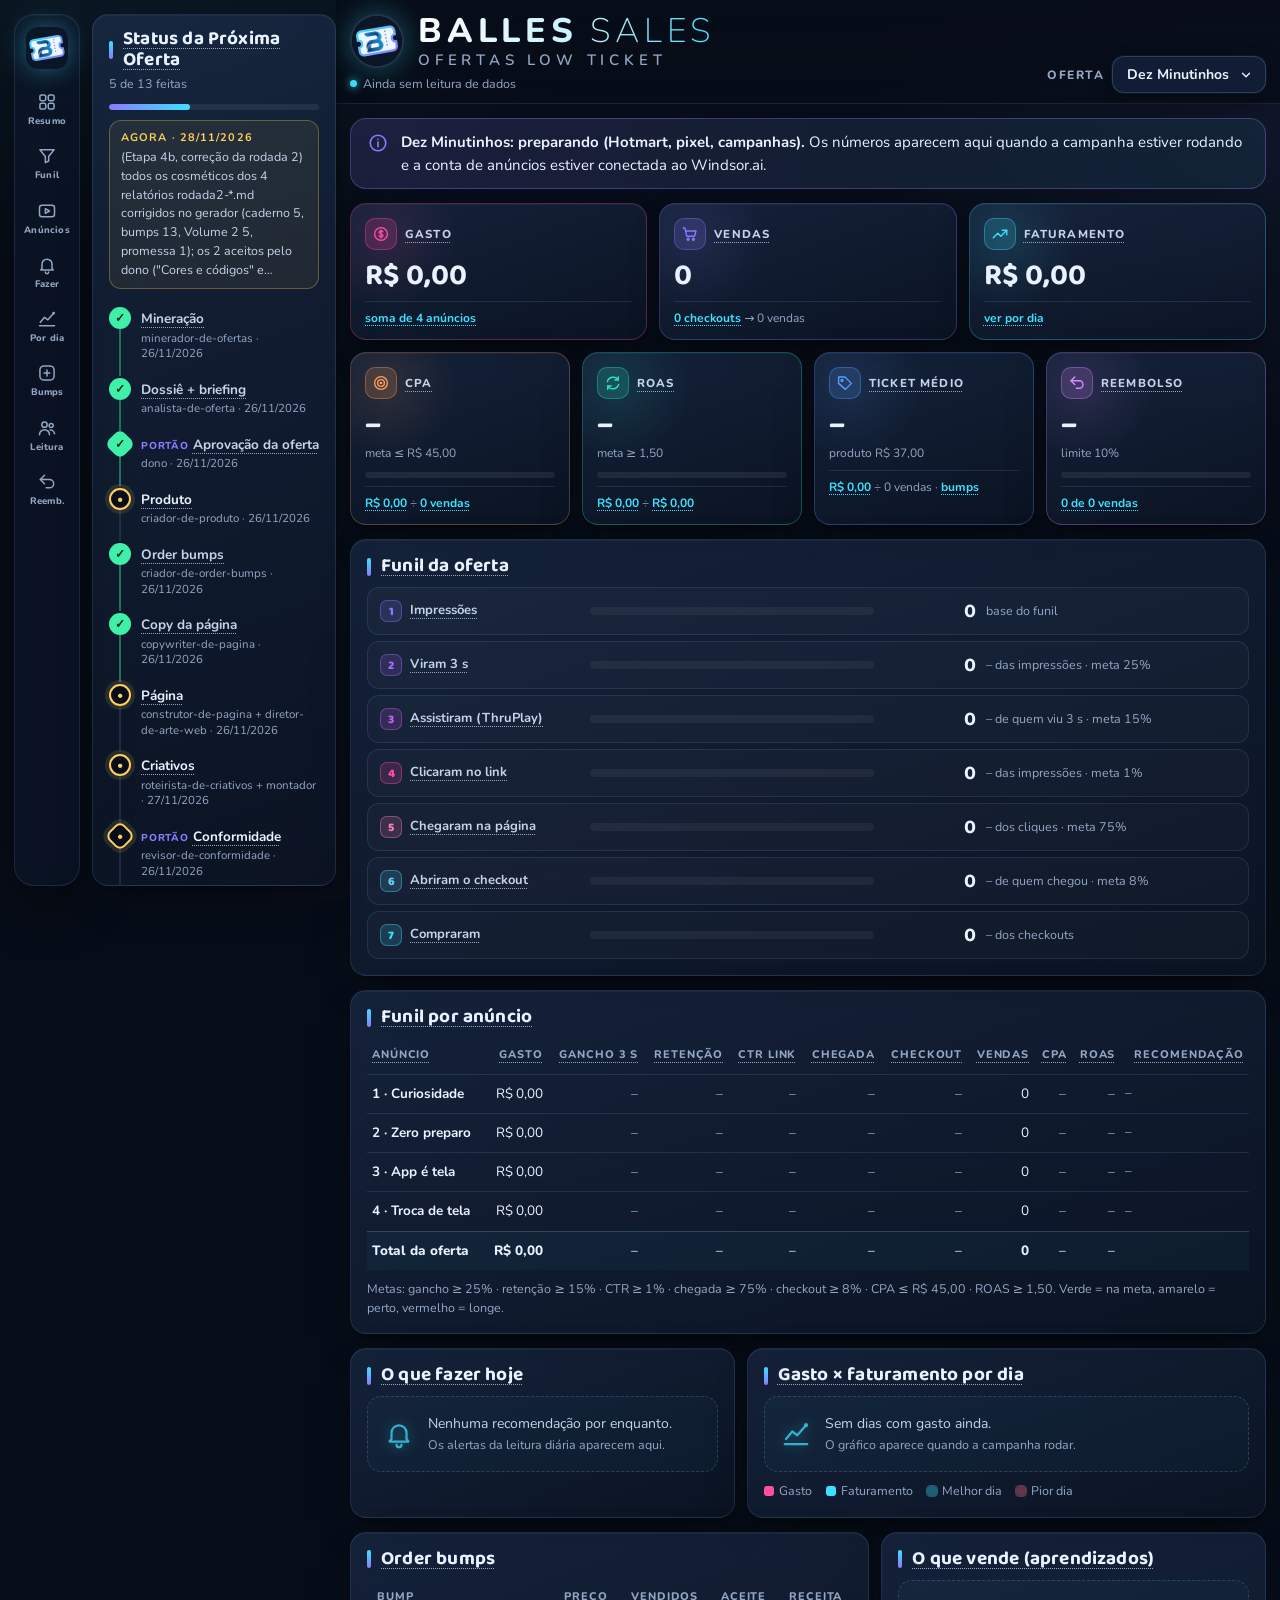
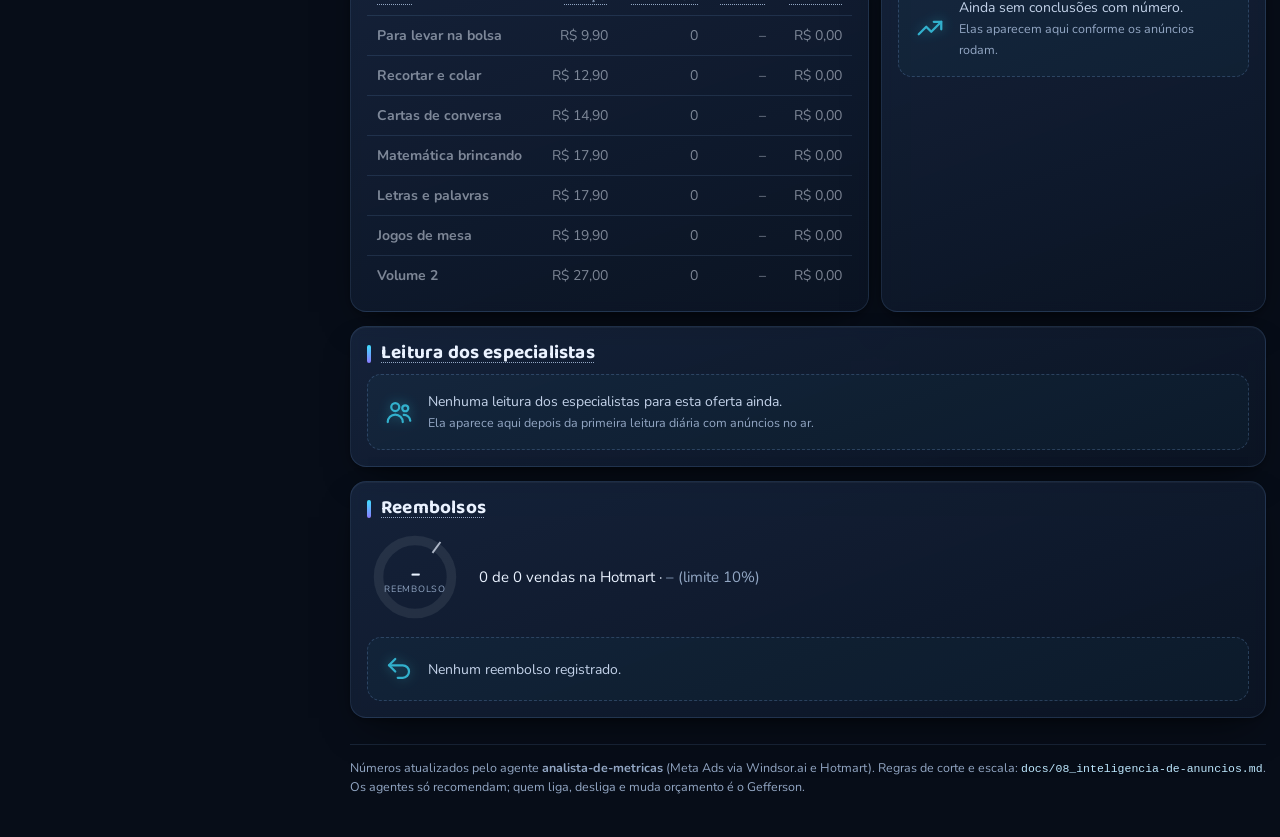
==== commit 5bd859be: "painel: título da coluna de etapas vira "Status da Próxima Oferta" Co-Authored-By: Claude Opus 5.5 <" ====
--- a/painel/site/index.html
+++ b/painel/site/index.html
@@ -286,7 +286,7 @@
   </div>
   <div id="banner"></div>
   <div id="filtro"></div>
-  <details class="card sec esteira" id="s-etapas"><summary><h2 data-ajuda="s-etapas">Etapas da oferta</h2><span class="et-res" id="et-res"></span></summary><div class="et-in" id="etapas-of"></div></details>
+  <details class="card sec esteira" id="s-etapas"><summary><h2 data-ajuda="s-etapas">Status da Próxima Oferta</h2><span class="et-res" id="et-res"></span></summary><div class="et-in" id="etapas-of"></div></details>
   <div class="grid kpis" id="resumo"></div>
   <div class="card sec" id="s-funil"><h2 id="t-funil" data-ajuda="s-funil">Funil da oferta</h2>
     <div class="etapas" id="etapas"></div></div>
@@ -579,7 +579,7 @@
  's-bumps':['Order bumps','Ofertas extras do checkout e quanto cada uma vende.',m=>'O aceite é calculado sobre as vendas do produto principal.'],
  's-aprendizados':['O que vende','Conclusões com número que valem para as próximas ofertas.',m=>'Vêm de aprendizados/o-que-vende.md.'],
  's-esp':['Leitura dos especialistas','O que cada analista do time de dados concluiu: funil, criativos, financeiro e testes.',m=>'Confiança baixa = pouco dado ainda; não decida só com ela.'],
- 's-etapas':['Etapas da oferta','Checklist da esteira da oferta escolhida: o que já foi feito, o que está em andamento e o que falta.',m=>'✓ = feito · ponto amarelo = em andamento · vazio = a fazer. Losango = portão (aprovação). Passe o mouse ou toque numa etapa para ver o detalhe.'],
+ 's-etapas':['Status da Próxima Oferta','Checklist da esteira da oferta escolhida: o que já foi feito, o que está em andamento e o que falta.',m=>'✓ = feito · ponto amarelo = em andamento · vazio = a fazer. Losango = portão (aprovação). Passe o mouse ou toque numa etapa para ver o detalhe.'],
  's-reembolsos':['Reembolsos','Pedidos de dinheiro de volta na Hotmart e o motivo de cada um.',m=>'Os motivos mostram onde a promessa e o produto não batem.']};
 const tip=document.createElement('div');tip.id='tip';tip.setAttribute('role','tooltip');document.body.appendChild(tip);
 let tipDe=null,tipT=null,tipY=0;
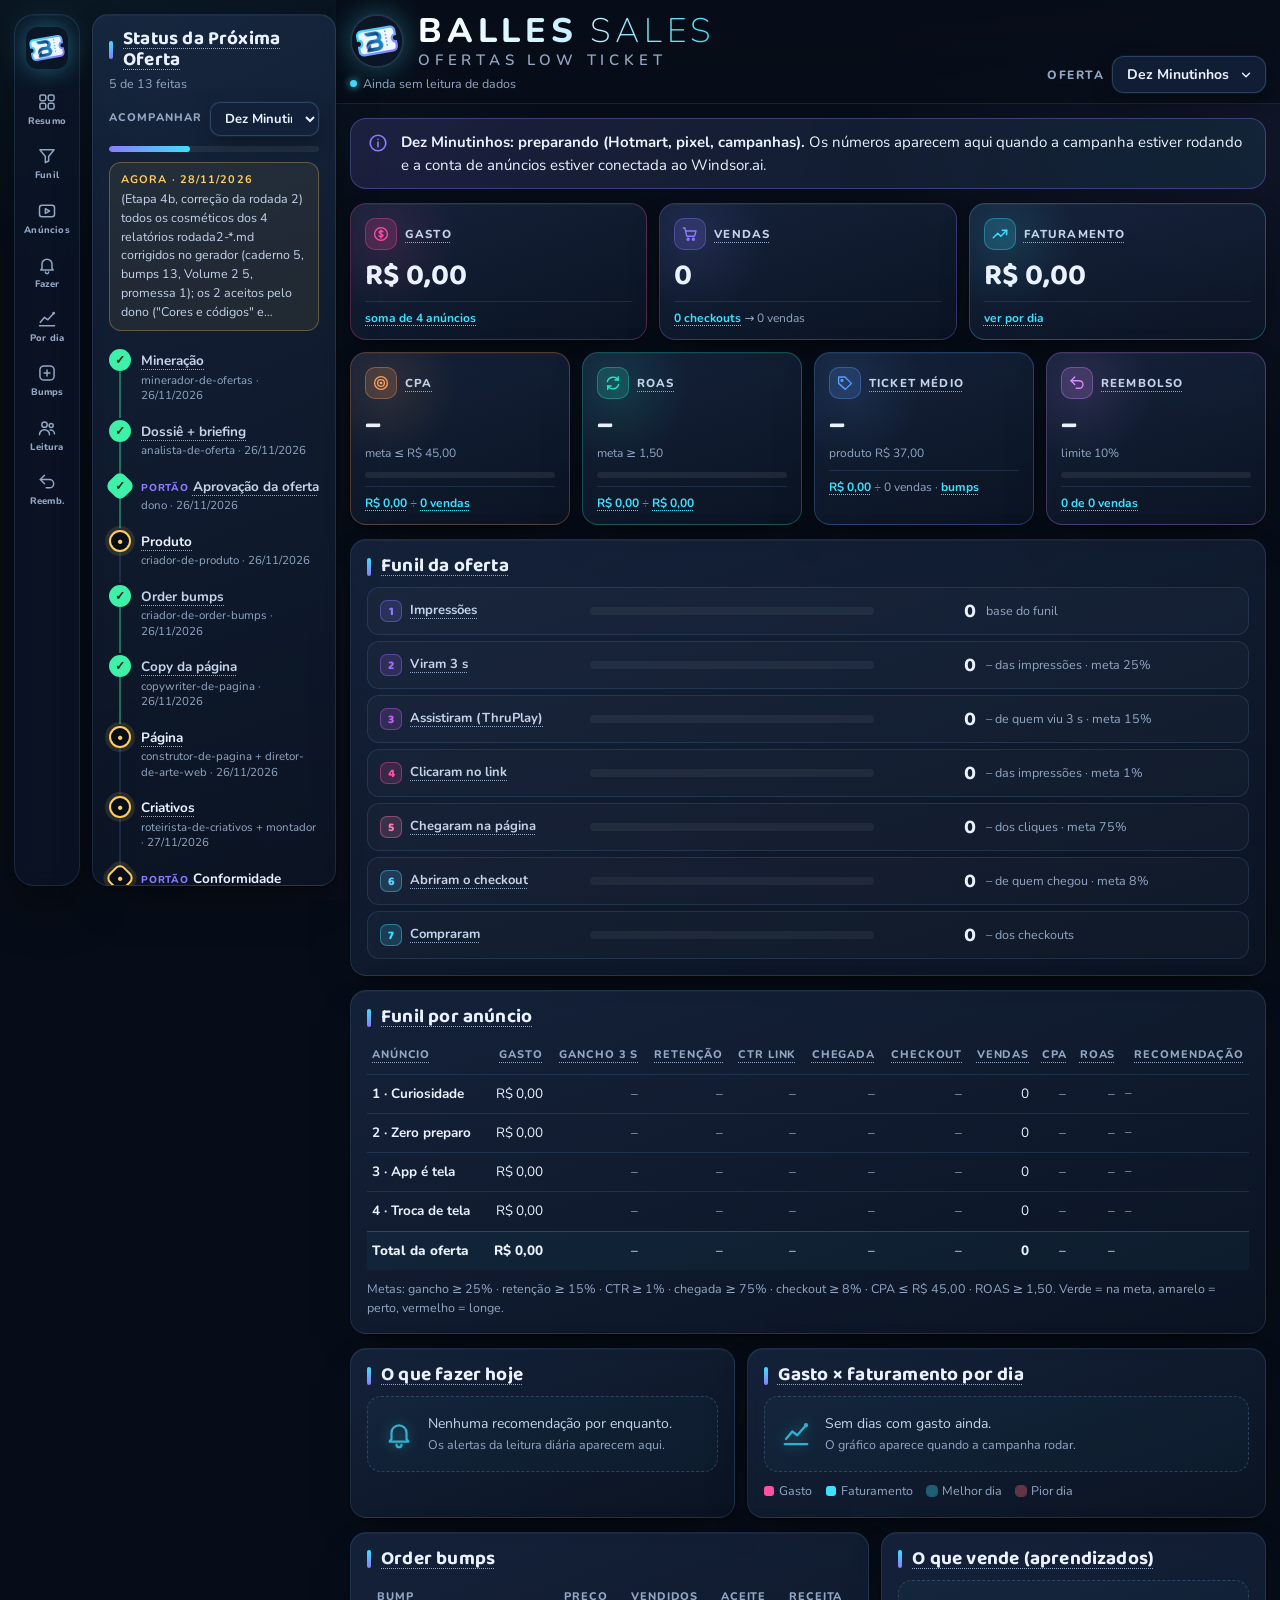
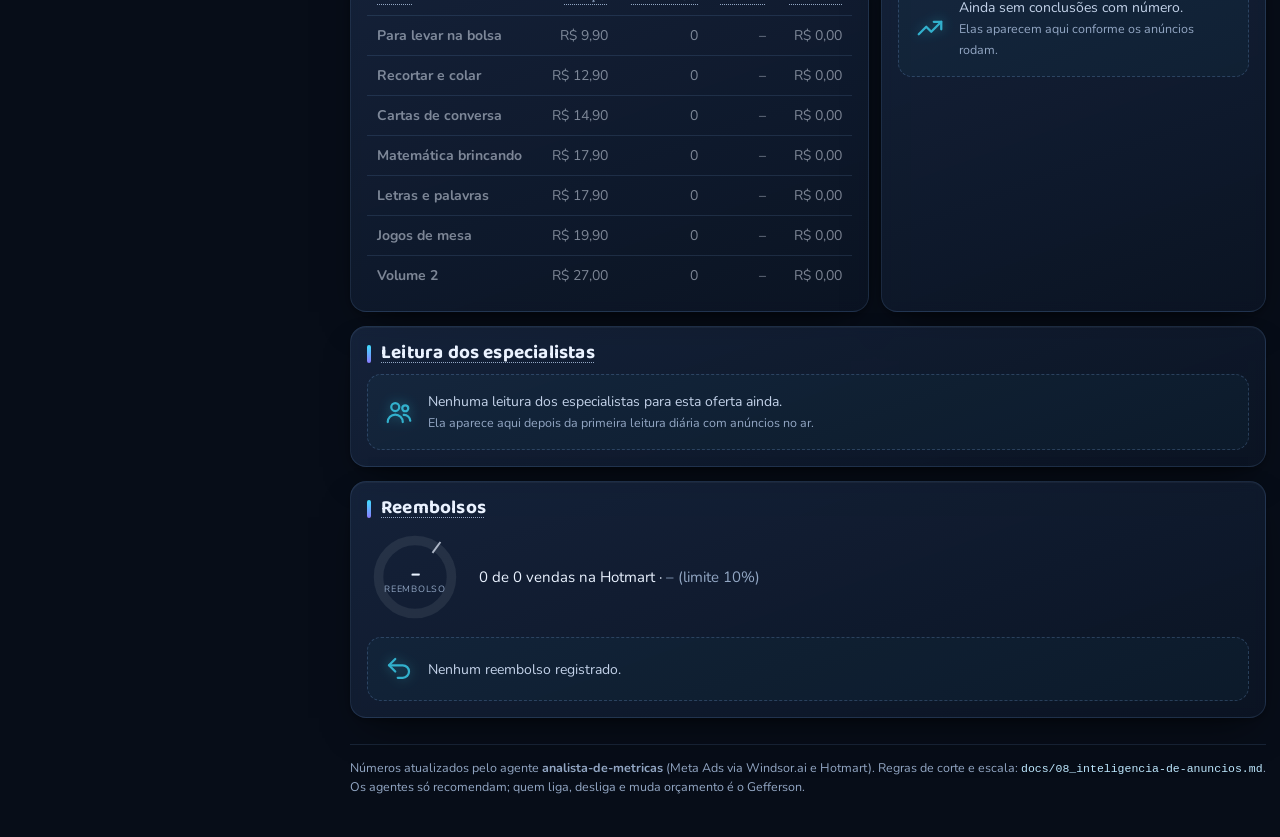
==== commit b45b0de2: "painel: escolher qual oferta acompanhar na coluna Status da Próxima Oferta Seletor "Acompanhar" próp" ====
--- a/painel/site/index.html
+++ b/painel/site/index.html
@@ -236,6 +236,9 @@
 .esteira>summary::after{order:0}
 @media(min-width:1200px){.et-res .ag{display:none}}
 .et-in{padding:0 16px 14px}
+.et-sel{display:flex;align-items:center;gap:8px;margin:0 0 10px}
+.et-sel label{font-size:11px;font-weight:800;letter-spacing:.1em;text-transform:uppercase;color:var(--muted)}
+#et-of{flex:1;min-width:0;max-width:100%;padding:6px 10px;font-size:13px;border-radius:10px}
 .et-prog{height:6px;border-radius:4px;background:rgba(255,255,255,.07);overflow:hidden;margin:2px 0 6px}
 .et-prog i{display:block;height:100%;border-radius:4px;background:linear-gradient(90deg,var(--vi),var(--cy))}
 .et-agora{border:1px solid rgba(255,207,92,.3);background:rgba(255,207,92,.07);border-radius:12px;padding:9px 11px;margin:10px 0 12px;font-size:12.5px;color:#c4d3ea;overflow-wrap:anywhere}
@@ -286,7 +289,7 @@
   </div>
   <div id="banner"></div>
   <div id="filtro"></div>
-  <details class="card sec esteira" id="s-etapas"><summary><h2 data-ajuda="s-etapas">Status da Próxima Oferta</h2><span class="et-res" id="et-res"></span></summary><div class="et-in" id="etapas-of"></div></details>
+  <details class="card sec esteira" id="s-etapas"><summary><h2 data-ajuda="s-etapas">Status da Próxima Oferta</h2><span class="et-res" id="et-res"></span></summary><div class="et-in"><div class="et-sel"><label for="et-of">Acompanhar</label><select id="et-of"></select></div><div id="etapas-of"></div></div></details>
   <div class="grid kpis" id="resumo"></div>
   <div class="card sec" id="s-funil"><h2 id="t-funil" data-ajuda="s-funil">Funil da oferta</h2>
     <div class="etapas" id="etapas"></div></div>
@@ -351,12 +354,12 @@
   const tr=e.target.closest('tr.ad');if(tr){selecionar(+tr.dataset.i)}});
 document.addEventListener('keydown',e=>{if((e.key==='Enter'||e.key===' ')&&e.target.matches('tr.ad')){e.preventDefault();selecionar(+e.target.dataset.i)}});
 
-let D,OI=0,SEL=null;
+let D,OI=0,SEL=null,ESI=0;
 const CAMPOS=['gasto','impressoes','v3s','thruplay','cliques','lp','checkouts','vendas','faturamento'];
 function soma(lista){const t={};CAMPOS.forEach(k=>t[k]=lista.reduce((a,x)=>a+(x[k]||0),0));return t}
 fetch('dados.json',{cache:'no-store'}).then(r=>r.json()).then(d=>{D=d;const s=$('oferta');
   d.ofertas.forEach((o,i)=>{const op=document.createElement('option');op.value=i;op.textContent=o.nome;s.appendChild(op)});
-  s.onchange=()=>{OI=+s.value;SEL=null;render();if(window.ofSync)ofSync()};seletor(s);render()}).catch(()=>{$('atualizado').textContent='Não foi possível ler dados.json'});
+  s.onchange=()=>{OI=+s.value;SEL=null;render();if(window.ofSync)ofSync()};seletor(s);esteiraSel();render()}).catch(()=>{$('atualizado').textContent='Não foi possível ler dados.json'});
 function selecionar(i){SEL=SEL===i?null:i;render();$('filtro').scrollIntoView({block:'start'})}
 function render(){
   const o=D.ofertas[OI],m=D.metas,ads=o.anuncios||[];
@@ -373,7 +376,7 @@
   bumps(o,tot);
   const ap=(D.aprendizados||[]).filter(a=>!a.oferta||a.oferta===o.slug);
   $('aprendizados').innerHTML=ap.length?'<ul class="ap">'+ap.map(a=>'<li>'+H(a.texto)+' <span class="na">· '+H(a.confianca||'')+' · '+H(a.data||'')+'</span></li>').join('')+'</ul>':vazio('faturamento','Ainda sem conclusões com número.','Elas aparecem aqui conforme os anúncios rodam.');
-  esteira(o);diagnosticos(o,doAd);reembolsos(o,m,tot);grafico(o.diario||[]);
+  esteira(D.ofertas[ESI]);diagnosticos(o,doAd);reembolsos(o,m,tot);grafico(o.diario||[]);
 }
 /* lista de ofertas estilizada: só com mouse; no toque fica o seletor do aparelho */
 function seletor(s){if(!matchMedia('(hover: hover) and (pointer: fine)').matches)return;
@@ -401,6 +404,11 @@
   ofSync()}
 /* checklist das etapas (dados.json -> ofertas[i].etapas, copiado do status.md por painel/etapas_do_status.py) */
 const LARGA=matchMedia('(min-width: 1200px)');
+/* escolha da oferta acompanhada na coluna de status (independe do seletor do topo; lembrada no navegador) */
+function esteiraSel(){const s=$('et-of');let g=null;try{g=localStorage.getItem('painel.esteira')}catch(e){}
+  D.ofertas.forEach((o,i)=>{const op=document.createElement('option');op.value=i;op.textContent=o.nome;s.appendChild(op)});
+  const k=D.ofertas.findIndex(o=>(o.slug||o.nome)===g);ESI=k>=0?k:OI;s.value=ESI;
+  s.onchange=()=>{ESI=+s.value;try{localStorage.setItem('painel.esteira',D.ofertas[ESI].slug||D.ofertas[ESI].nome)}catch(e){}esteira(D.ofertas[ESI])}}
 function esteira(o){const el=$('etapas-of'),det=$('s-etapas'),es=o.etapas||[];
   if(!es.length){$('et-res').textContent='sem etapas registradas';el.innerHTML=vazio('esp','Sem etapas para esta oferta.','Rode painel/etapas_do_status.py para copiar do status.md.');return}
   const f=es.filter(e=>e.situacao==='feito').length,at=es.find(e=>e.situacao==='andamento'||e.situacao==='bloqueado');
@@ -579,7 +587,7 @@
  's-bumps':['Order bumps','Ofertas extras do checkout e quanto cada uma vende.',m=>'O aceite é calculado sobre as vendas do produto principal.'],
  's-aprendizados':['O que vende','Conclusões com número que valem para as próximas ofertas.',m=>'Vêm de aprendizados/o-que-vende.md.'],
  's-esp':['Leitura dos especialistas','O que cada analista do time de dados concluiu: funil, criativos, financeiro e testes.',m=>'Confiança baixa = pouco dado ainda; não decida só com ela.'],
- 's-etapas':['Status da Próxima Oferta','Checklist da esteira da oferta escolhida: o que já foi feito, o que está em andamento e o que falta.',m=>'✓ = feito · ponto amarelo = em andamento · vazio = a fazer. Losango = portão (aprovação). Passe o mouse ou toque numa etapa para ver o detalhe.'],
+ 's-etapas':['Status da Próxima Oferta','Checklist da esteira da oferta escolhida em "Acompanhar": o que já foi feito, o que está em andamento e o que falta. A escolha fica salva neste navegador.',m=>'✓ = feito · ponto amarelo = em andamento · vazio = a fazer. Losango = portão (aprovação). Passe o mouse ou toque numa etapa para ver o detalhe.'],
  's-reembolsos':['Reembolsos','Pedidos de dinheiro de volta na Hotmart e o motivo de cada um.',m=>'Os motivos mostram onde a promessa e o produto não batem.']};
 const tip=document.createElement('div');tip.id='tip';tip.setAttribute('role','tooltip');document.body.appendChild(tip);
 let tipDe=null,tipT=null,tipY=0;
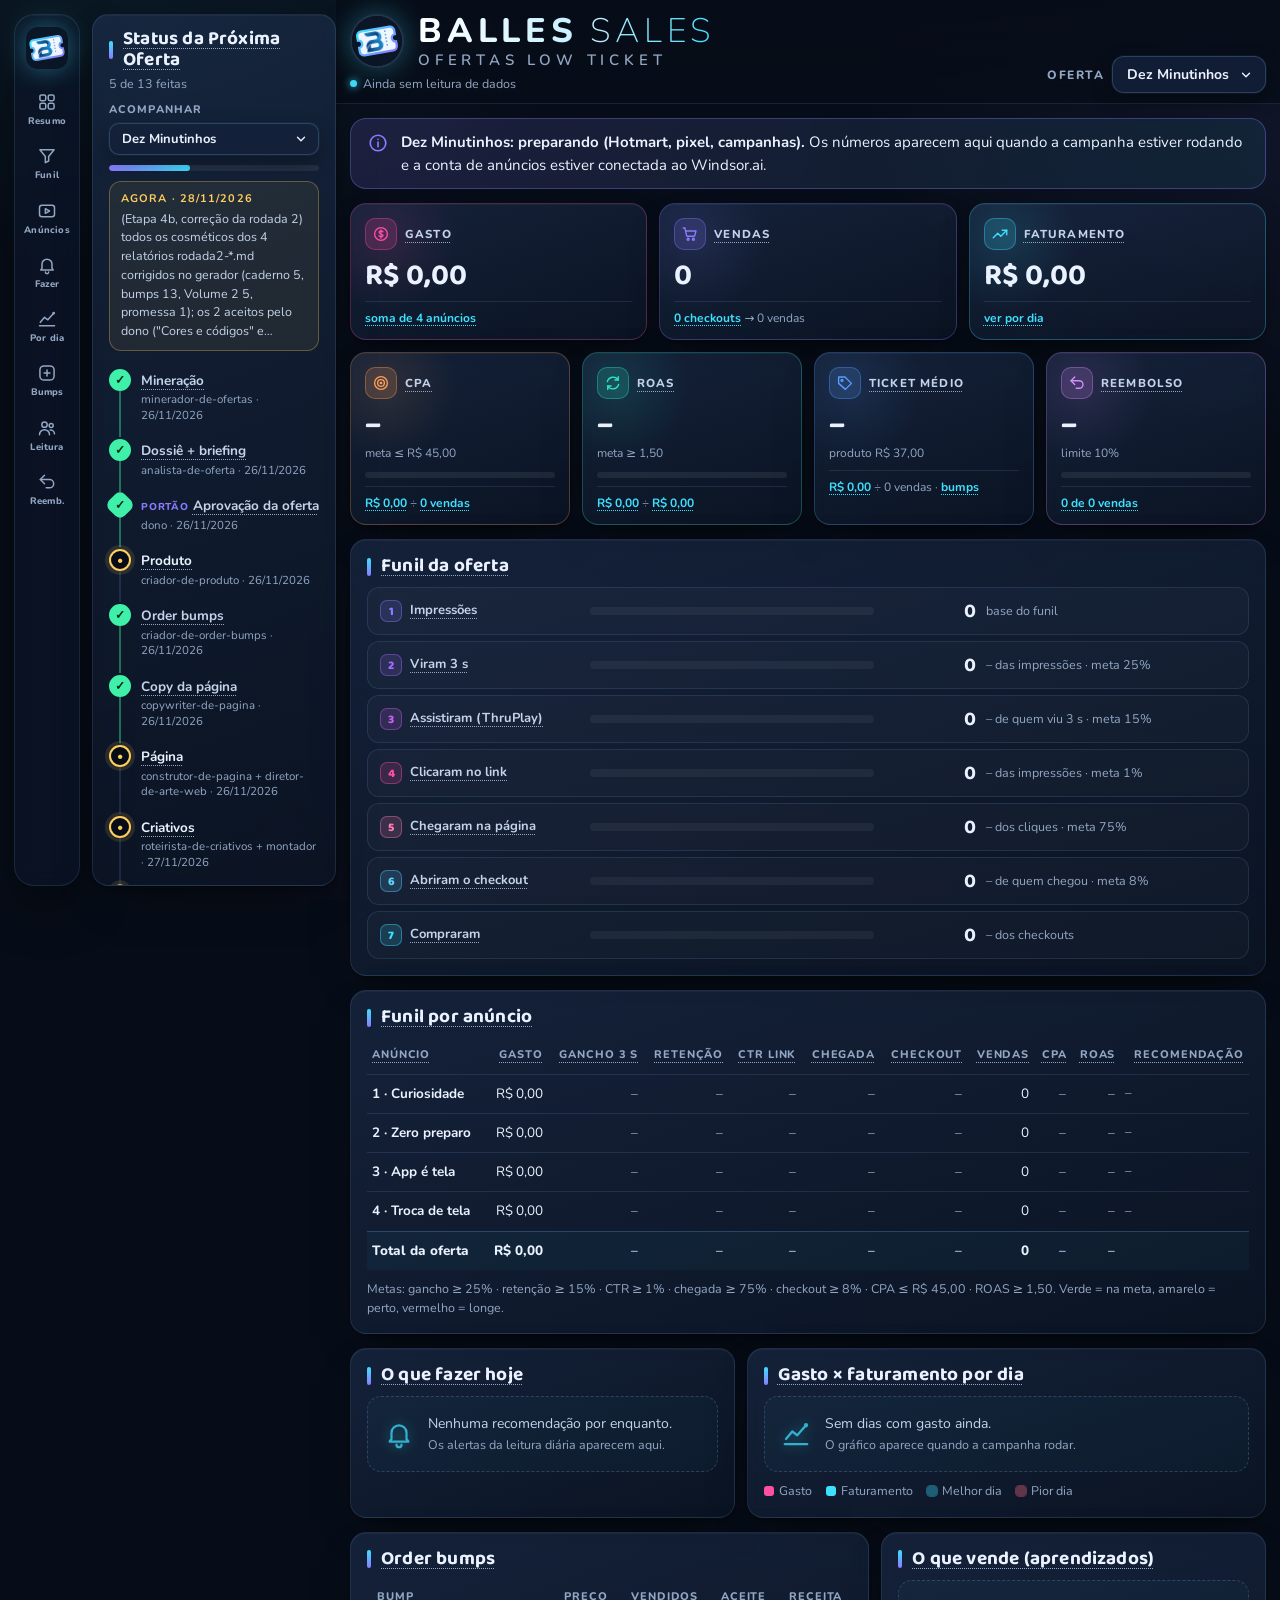
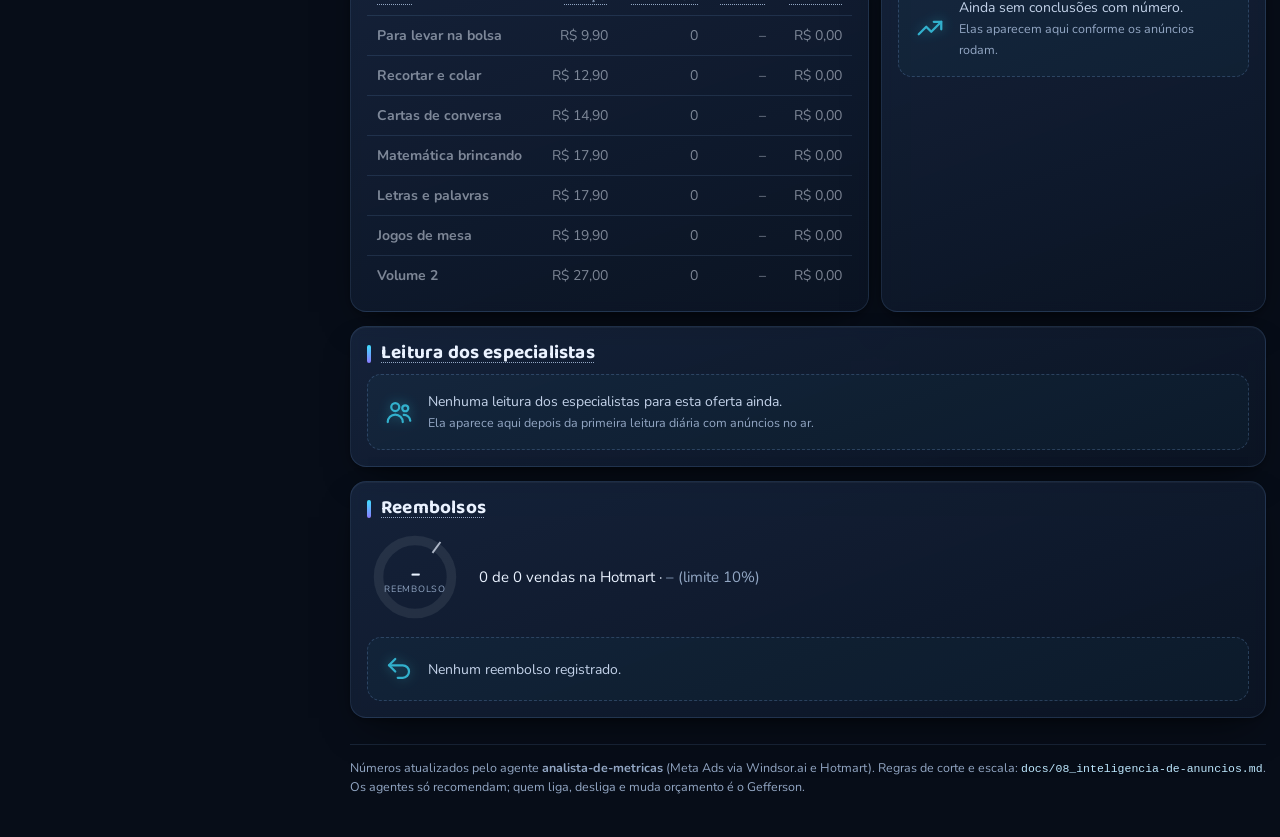
==== commit 11a3f087: "painel: seletor "Acompanhar" no mesmo estilo do seletor de oferta do topo seletor() vira reutilizáve" ====
--- a/painel/site/index.html
+++ b/painel/site/index.html
@@ -236,9 +236,14 @@
 .esteira>summary::after{order:0}
 @media(min-width:1200px){.et-res .ag{display:none}}
 .et-in{padding:0 16px 14px}
-.et-sel{display:flex;align-items:center;gap:8px;margin:0 0 10px}
+.et-sel{display:flex;flex-direction:column;align-items:stretch;gap:5px;margin:0 0 10px}
 .et-sel label{font-size:11px;font-weight:800;letter-spacing:.1em;text-transform:uppercase;color:var(--muted)}
-#et-of{flex:1;min-width:0;max-width:100%;padding:6px 10px;font-size:13px;border-radius:10px}
+.et-sel .ofw{flex:1;min-width:0}
+#et-of{width:100%;max-width:100%;padding:6px 10px;font-size:13px;border-radius:10px}
+.et-sel .ofb{width:100%;justify-content:space-between;padding:6px 10px 6px 12px;font-size:13px;border-radius:10px}
+.et-sel .ofb>span{min-width:0;overflow:hidden;text-overflow:ellipsis;white-space:nowrap}
+.et-sel .ofl{left:0;right:0;min-width:0;max-width:none;font-size:13px}
+.et-sel .ofl li{white-space:normal}
 .et-prog{height:6px;border-radius:4px;background:rgba(255,255,255,.07);overflow:hidden;margin:2px 0 6px}
 .et-prog i{display:block;height:100%;border-radius:4px;background:linear-gradient(90deg,var(--vi),var(--cy))}
 .et-agora{border:1px solid rgba(255,207,92,.3);background:rgba(255,207,92,.07);border-radius:12px;padding:9px 11px;margin:10px 0 12px;font-size:12.5px;color:#c4d3ea;overflow-wrap:anywhere}
@@ -289,7 +294,7 @@
   </div>
   <div id="banner"></div>
   <div id="filtro"></div>
-  <details class="card sec esteira" id="s-etapas"><summary><h2 data-ajuda="s-etapas">Status da Próxima Oferta</h2><span class="et-res" id="et-res"></span></summary><div class="et-in"><div class="et-sel"><label for="et-of">Acompanhar</label><select id="et-of"></select></div><div id="etapas-of"></div></div></details>
+  <details class="card sec esteira" id="s-etapas"><summary><h2 data-ajuda="s-etapas">Status da Próxima Oferta</h2><span class="et-res" id="et-res"></span></summary><div class="et-in"><div class="et-sel"><label for="et-of" id="etr">Acompanhar</label><div class="ofw" id="etw"><select id="et-of" aria-labelledby="etr"></select></div></div><div id="etapas-of"></div></div></details>
   <div class="grid kpis" id="resumo"></div>
   <div class="card sec" id="s-funil"><h2 id="t-funil" data-ajuda="s-funil">Funil da oferta</h2>
     <div class="etapas" id="etapas"></div></div>
@@ -359,7 +364,7 @@
 function soma(lista){const t={};CAMPOS.forEach(k=>t[k]=lista.reduce((a,x)=>a+(x[k]||0),0));return t}
 fetch('dados.json',{cache:'no-store'}).then(r=>r.json()).then(d=>{D=d;const s=$('oferta');
   d.ofertas.forEach((o,i)=>{const op=document.createElement('option');op.value=i;op.textContent=o.nome;s.appendChild(op)});
-  s.onchange=()=>{OI=+s.value;SEL=null;render();if(window.ofSync)ofSync()};seletor(s);esteiraSel();render()}).catch(()=>{$('atualizado').textContent='Não foi possível ler dados.json'});
+  const sy=seletor(s,$('ofw'),'ofr','of');s.onchange=()=>{OI=+s.value;SEL=null;render();sy()};esteiraSel();render()}).catch(()=>{$('atualizado').textContent='Não foi possível ler dados.json'});
 function selecionar(i){SEL=SEL===i?null:i;render();$('filtro').scrollIntoView({block:'start'})}
 function render(){
   const o=D.ofertas[OI],m=D.metas,ads=o.anuncios||[];
@@ -379,17 +384,17 @@
   esteira(D.ofertas[ESI]);diagnosticos(o,doAd);reembolsos(o,m,tot);grafico(o.diario||[]);
 }
 /* lista de ofertas estilizada: só com mouse; no toque fica o seletor do aparelho */
-function seletor(s){if(!matchMedia('(hover: hover) and (pointer: fine)').matches)return;
-  const w=$('ofw');w.classList.add('custom');
-  const b=document.createElement('button');b.type='button';b.className='ofb';b.setAttribute('aria-haspopup','listbox');b.setAttribute('aria-expanded','false');b.setAttribute('aria-labelledby','ofr ofbt');
-  b.innerHTML='<span id="ofbt"></span><svg viewBox="0 0 24 24" fill="none" stroke="currentColor" stroke-width="2.4" stroke-linecap="round" stroke-linejoin="round" aria-hidden="true"><path d="m6 9 6 6 6-6"/></svg>';
-  const l=document.createElement('ul');l.className='ofl';l.id='ofl';l.setAttribute('role','listbox');l.setAttribute('aria-labelledby','ofr');l.hidden=true;l.tabIndex=-1;
+function seletor(s,w,rot,px){const nada=()=>{};if(!matchMedia('(hover: hover) and (pointer: fine)').matches)return nada;
+  w.classList.add('custom');
+  const b=document.createElement('button');b.type='button';b.className='ofb';b.setAttribute('aria-haspopup','listbox');b.setAttribute('aria-expanded','false');b.setAttribute('aria-labelledby',rot+' '+px+'bt');
+  b.innerHTML='<span id="'+px+'bt"></span><svg viewBox="0 0 24 24" fill="none" stroke="currentColor" stroke-width="2.4" stroke-linecap="round" stroke-linejoin="round" aria-hidden="true"><path d="m6 9 6 6 6-6"/></svg>';
+  const l=document.createElement('ul');l.className='ofl';l.id=px+'l';l.setAttribute('role','listbox');l.setAttribute('aria-labelledby',rot);l.hidden=true;l.tabIndex=-1;
   w.appendChild(b);w.appendChild(l);let at=0;
   const itens=()=>[...l.children];
   const marca=i=>{at=i;itens().forEach((li,j)=>li.classList.toggle('at',j===i));const li=itens()[i];if(li){l.setAttribute('aria-activedescendant',li.id);li.scrollIntoView({block:'nearest'})}};
-  window.ofSync=()=>{$('ofbt').textContent=s.options[s.selectedIndex]?s.options[s.selectedIndex].text:'';
-    l.innerHTML=[...s.options].map((o,i)=>'<li role="option" id="ofo'+i+'" data-v="'+H(o.value)+'" aria-selected="'+(i===s.selectedIndex)+'">'+H(o.text)+'</li>').join('')};
-  const abre=()=>{ofSync();l.hidden=false;b.setAttribute('aria-expanded','true');marca(Math.max(0,s.selectedIndex));l.focus()};
+  const sync=()=>{$(px+'bt').textContent=s.options[s.selectedIndex]?s.options[s.selectedIndex].text:'';
+    l.innerHTML=[...s.options].map((o,i)=>'<li role="option" id="'+px+'o'+i+'" data-v="'+H(o.value)+'" aria-selected="'+(i===s.selectedIndex)+'">'+H(o.text)+'</li>').join('')};
+  const abre=()=>{sync();l.hidden=false;b.setAttribute('aria-expanded','true');marca(Math.max(0,s.selectedIndex));l.focus()};
   const fecha=foco=>{l.hidden=true;b.setAttribute('aria-expanded','false');if(foco)b.focus()};
   const escolhe=i=>{if(i!==s.selectedIndex){s.selectedIndex=i;s.dispatchEvent(new Event('change'))}fecha(true)};
   b.onclick=()=>l.hidden?abre():fecha(true);
@@ -401,14 +406,14 @@
   l.onmousemove=e=>{const li=e.target.closest('li');if(li)marca(itens().indexOf(li))};
   l.onclick=e=>{const li=e.target.closest('li');if(li)escolhe(itens().indexOf(li))};
   document.addEventListener('mousedown',e=>{if(!l.hidden&&!w.contains(e.target))fecha(false)});
-  ofSync()}
+  sync();return sync}
 /* checklist das etapas (dados.json -> ofertas[i].etapas, copiado do status.md por painel/etapas_do_status.py) */
 const LARGA=matchMedia('(min-width: 1200px)');
 /* escolha da oferta acompanhada na coluna de status (independe do seletor do topo; lembrada no navegador) */
 function esteiraSel(){const s=$('et-of');let g=null;try{g=localStorage.getItem('painel.esteira')}catch(e){}
   D.ofertas.forEach((o,i)=>{const op=document.createElement('option');op.value=i;op.textContent=o.nome;s.appendChild(op)});
   const k=D.ofertas.findIndex(o=>(o.slug||o.nome)===g);ESI=k>=0?k:OI;s.value=ESI;
-  s.onchange=()=>{ESI=+s.value;try{localStorage.setItem('painel.esteira',D.ofertas[ESI].slug||D.ofertas[ESI].nome)}catch(e){}esteira(D.ofertas[ESI])}}
+  const sy=seletor(s,$('etw'),'etr','et');s.onchange=()=>{ESI=+s.value;try{localStorage.setItem('painel.esteira',D.ofertas[ESI].slug||D.ofertas[ESI].nome)}catch(e){}esteira(D.ofertas[ESI]);sy()}}
 function esteira(o){const el=$('etapas-of'),det=$('s-etapas'),es=o.etapas||[];
   if(!es.length){$('et-res').textContent='sem etapas registradas';el.innerHTML=vazio('esp','Sem etapas para esta oferta.','Rode painel/etapas_do_status.py para copiar do status.md.');return}
   const f=es.filter(e=>e.situacao==='feito').length,at=es.find(e=>e.situacao==='andamento'||e.situacao==='bloqueado');
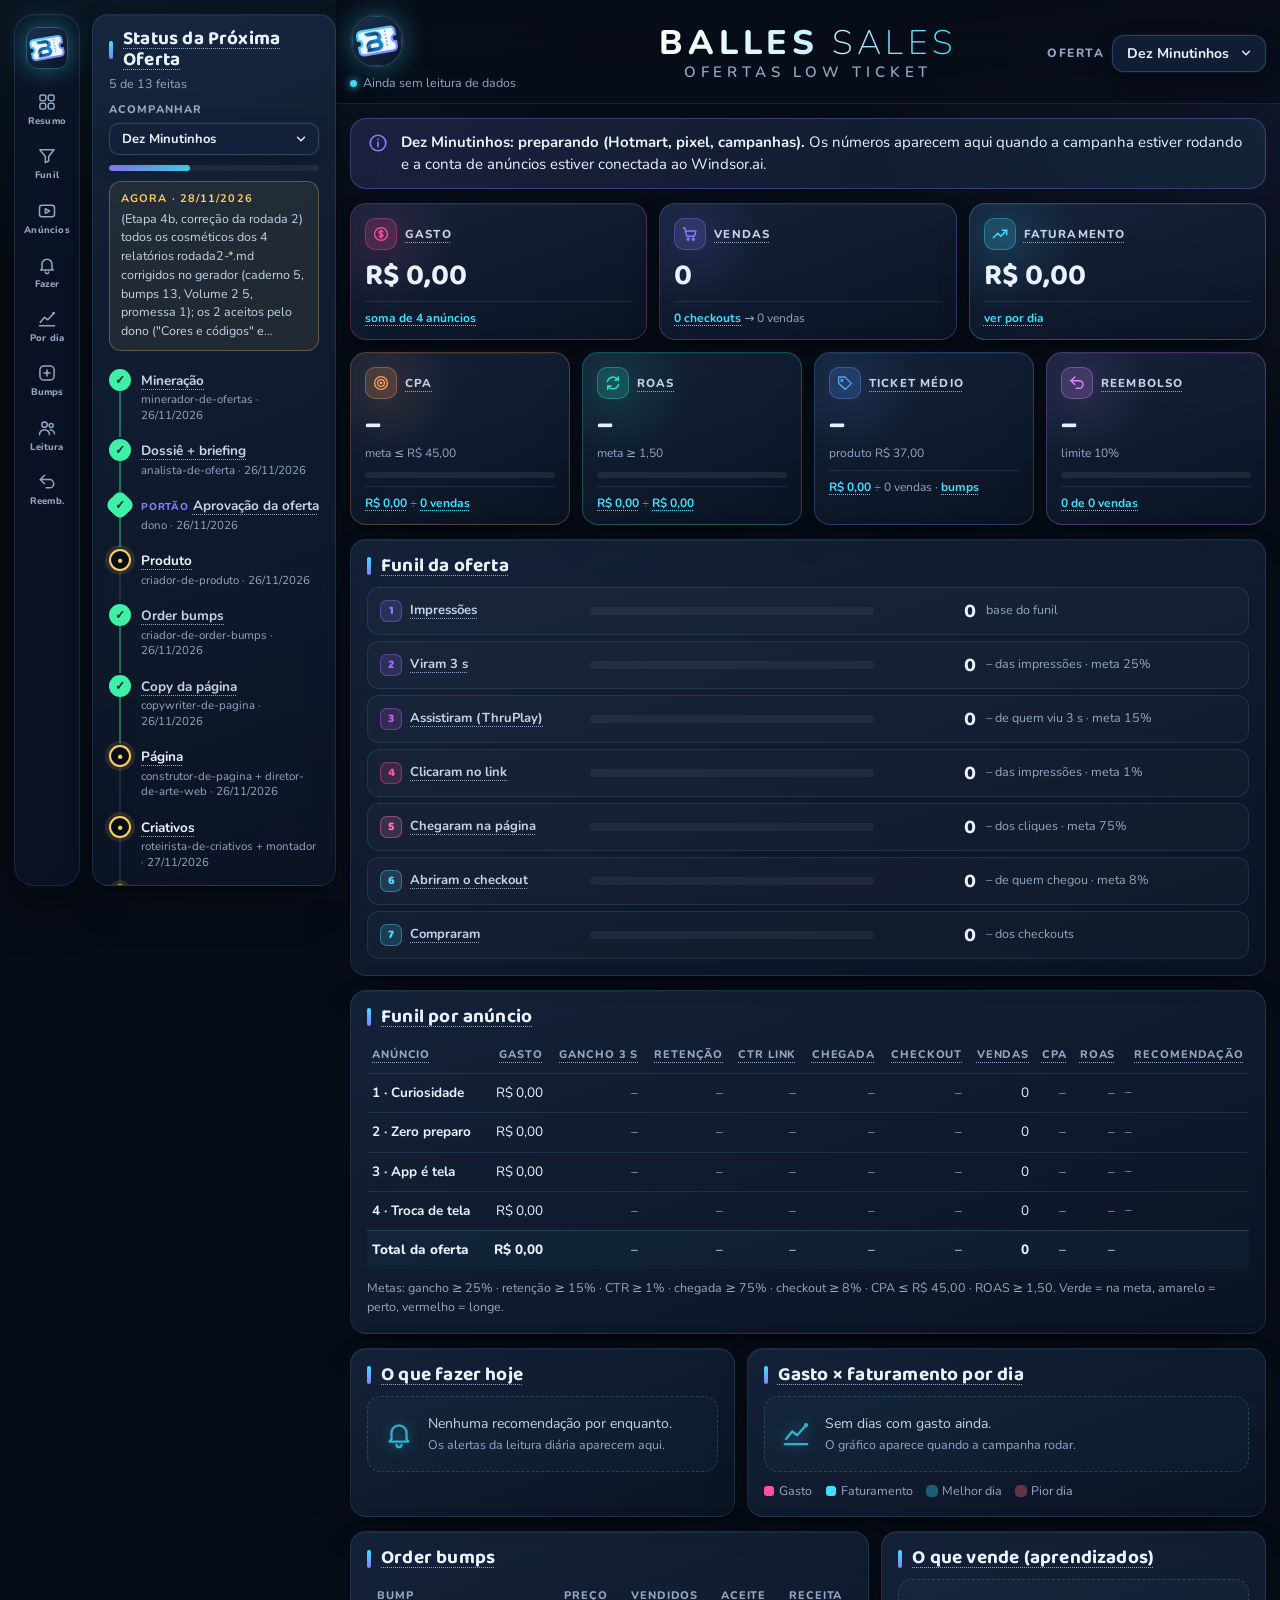
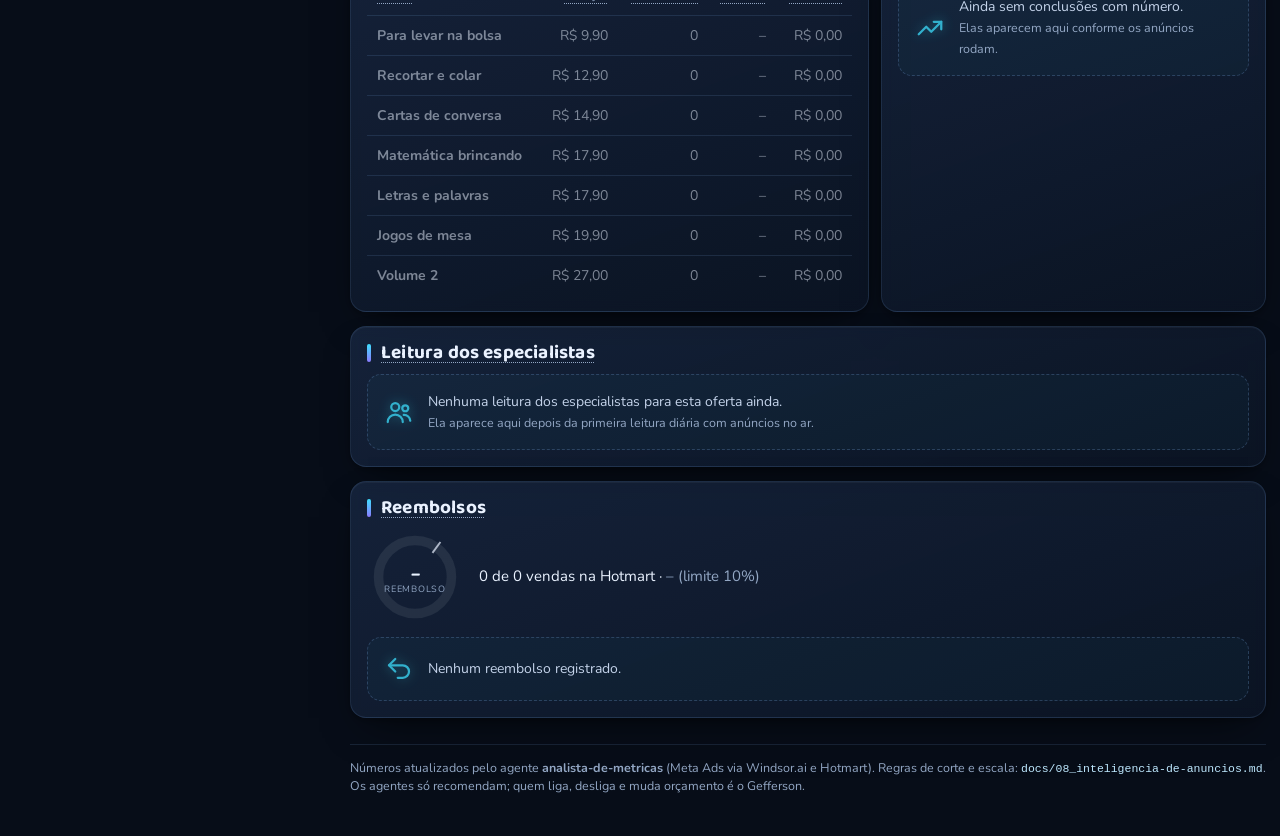
==== commit 99299f7d: "painel: topo equilibrado (logo à esquerda, nome ao centro, oferta à direita) e fundo da logo no esti" ====
--- a/painel/site/index.html
+++ b/painel/site/index.html
@@ -40,14 +40,17 @@
 .ic{width:18px;height:18px;fill:none;stroke:currentColor;stroke-width:1.8;stroke-linecap:round;stroke-linejoin:round;flex:none}
 /* topo fixo */
 .top{position:sticky;top:0;z-index:5;margin:0 -14px;padding:0 14px;background:linear-gradient(rgba(7,13,24,.92),rgba(7,13,24,.78));border-bottom:1px solid var(--line);backdrop-filter:blur(12px);-webkit-backdrop-filter:blur(12px)}
-header{display:flex;flex-wrap:wrap;align-items:flex-end;justify-content:space-between;gap:8px 16px;padding:14px 0 10px}
+header{display:grid;grid-template-columns:auto minmax(0,1fr) auto;grid-template-areas:'mk tx sel' 'sub sub sub';align-items:center;gap:4px 14px;padding:14px 0 10px}
+header>.mk{grid-area:mk}header>h1{grid-area:tx;min-width:0}header>.sub{grid-area:sub}header>.osel{grid-area:sel;justify-self:end}
+@media(min-width:900px){header{grid-template-columns:minmax(0,1fr) auto minmax(0,1fr);grid-template-areas:'mk tx sel' 'sub tx sel';gap:2px 20px}
+  header>.mk{align-self:end;justify-self:start}header>.sub{align-self:start}header>h1{justify-self:center;text-align:center}h1 .tx{align-items:center}}
 h1{display:flex;align-items:center;gap:14px;font-family:'Nunito',system-ui,sans-serif;font-weight:200}
-h1 .mk{width:clamp(40px,9vw,54px);height:auto;flex:none;filter:drop-shadow(0 0 14px rgba(62,224,255,.35))}
+header .mk{width:clamp(40px,9vw,54px);height:auto;flex:none;filter:drop-shadow(0 0 14px rgba(62,224,255,.35))}
 h1 .tx{display:flex;flex-direction:column;min-width:0}
 h1 .t1 b{font-weight:800}
 h1 .t1{font-size:clamp(22px,6vw,34px);letter-spacing:.14em;white-space:nowrap;text-transform:uppercase;line-height:1;background:linear-gradient(90deg,#fff,#bfefff 60%,var(--cy));-webkit-background-clip:text;background-clip:text;color:transparent}
 h1 .t2{font-size:clamp(12px,3.2vw,15px);font-weight:600;letter-spacing:.32em;text-transform:uppercase;color:var(--muted);margin-top:4px}
-header .sub{color:var(--muted);font-size:12.5px;margin-top:6px;display:flex;align-items:center;gap:6px}
+header .sub{color:var(--muted);font-size:12.5px;margin-top:4px;display:flex;align-items:center;gap:6px}
 header .sub::before{content:"";width:7px;height:7px;border-radius:50%;background:var(--cy);box-shadow:0 0 8px var(--cy)}
 .osel{display:flex;align-items:center;gap:8px;font-size:12px;font-weight:800;letter-spacing:.12em;text-transform:uppercase;color:var(--muted)}
 select{font:700 14px 'Nunito',system-ui,sans-serif;letter-spacing:0;text-transform:none;padding:8px 12px;border-radius:12px;border:1px solid var(--line2);background:rgba(20,34,58,.85);color:var(--ink);max-width:100%;box-shadow:0 0 0 1px rgba(62,224,255,.05),0 8px 20px rgba(0,0,0,.3)}
@@ -218,7 +221,7 @@
 @media(max-width:619px){
   html{scroll-padding-top:100px}
   header{flex-wrap:nowrap;align-items:center;padding:10px 0 8px}
-  h1 .t1{font-size:20px;letter-spacing:.1em}h1{gap:10px}h1 .mk{width:36px}
+  h1 .t1{font-size:clamp(15px,4.6vw,20px);letter-spacing:.07em}header .ofb{max-width:40vw;text-align:left;line-height:1.2}header{column-gap:10px}header .mk{width:36px}
   h1 .t2{display:none}
   header .sub{font-size:11.5px;margin-top:3px}
   .osel{font-size:0;gap:0}
@@ -285,7 +288,7 @@
 <div class="wrap">
   <div class="top">
     <header>
-      <div><h1><img class="mk" src="logo.svg" alt="" width="54" height="54"><span class="tx"><span class="t1"><b>Balles</b> Sales</span><span class="t2">Ofertas low ticket</span></span></h1><div class="sub" id="atualizado">carregando…</div></div>
+      <img class="mk" src="logo.svg" alt="" width="54" height="54"><h1><span class="tx"><span class="t1"><b>Balles</b> Sales</span><span class="t2">Ofertas low ticket</span></span></h1><div class="sub" id="atualizado">carregando…</div>
       <div class="osel"><span id="ofr">Oferta</span><div class="ofw" id="ofw"><select id="oferta" aria-labelledby="ofr"></select></div></div>
     </header>
     <nav class="atalhos" aria-label="Seções">
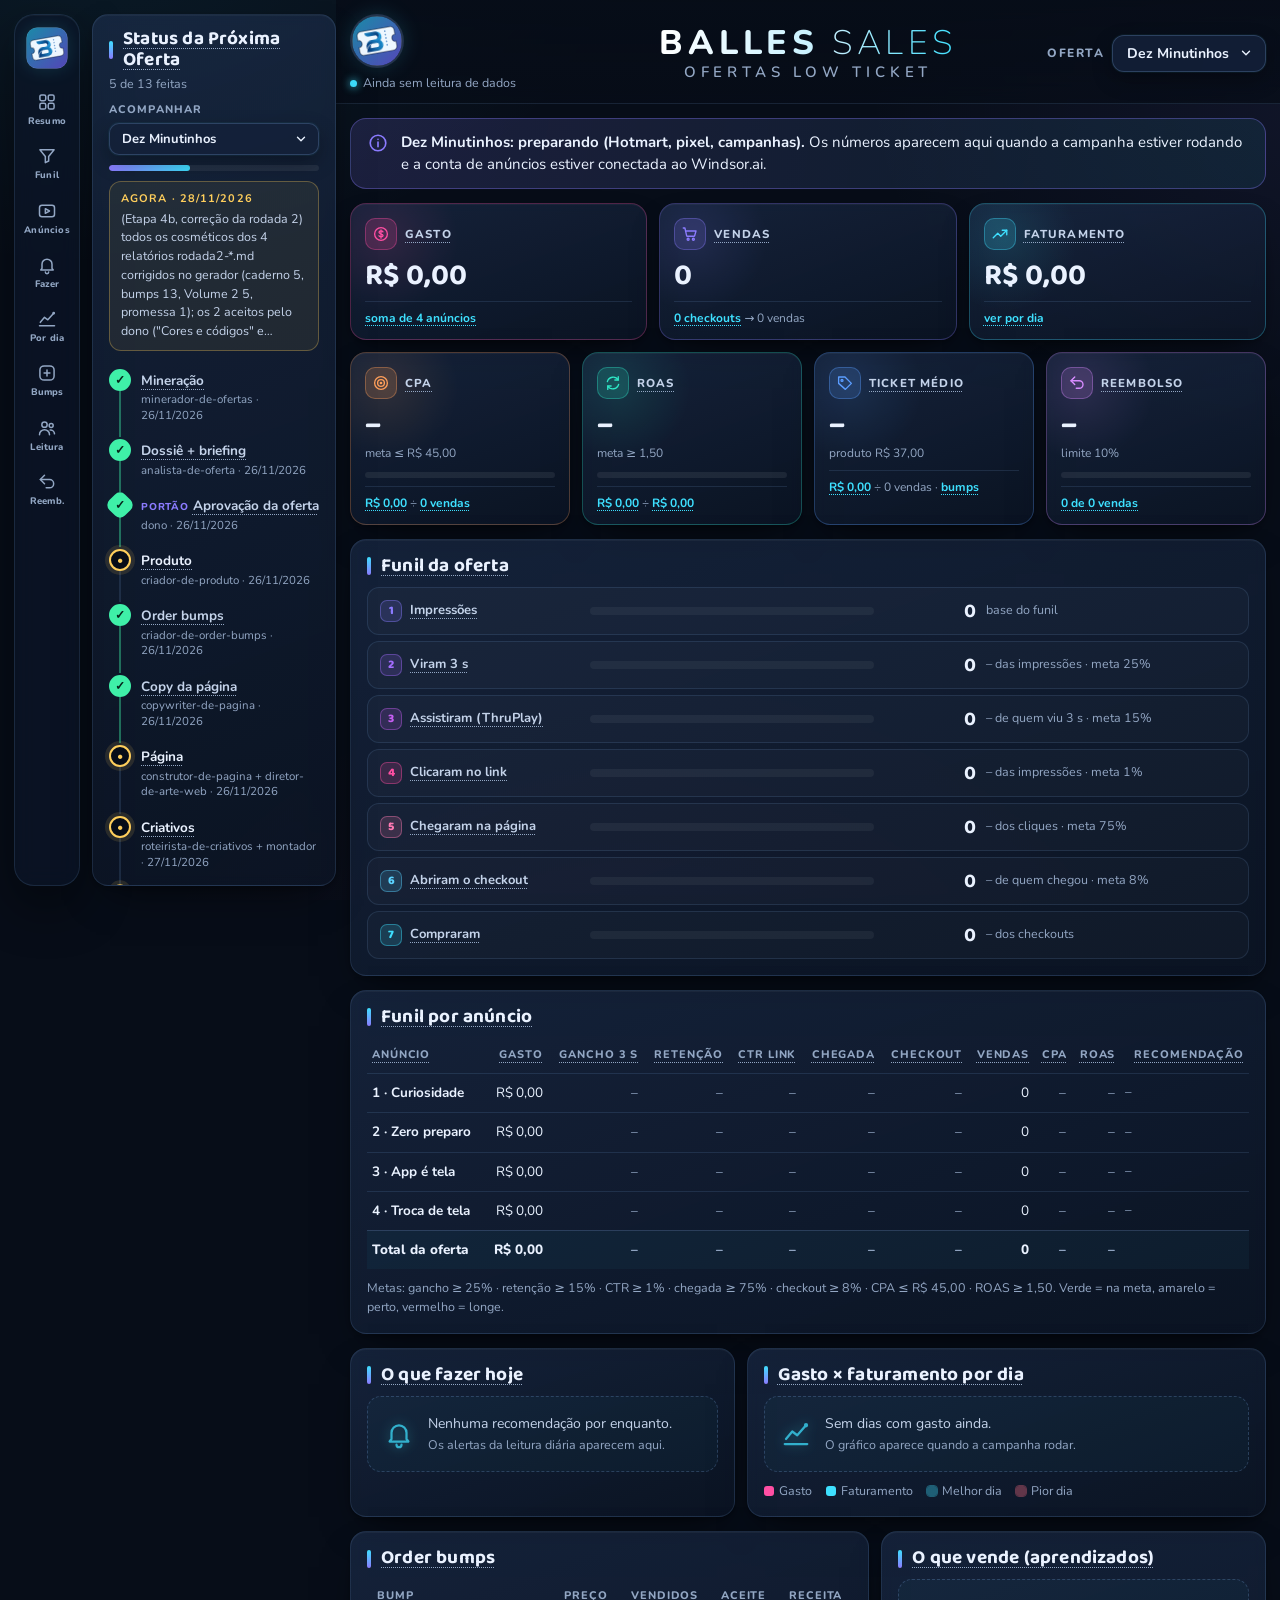
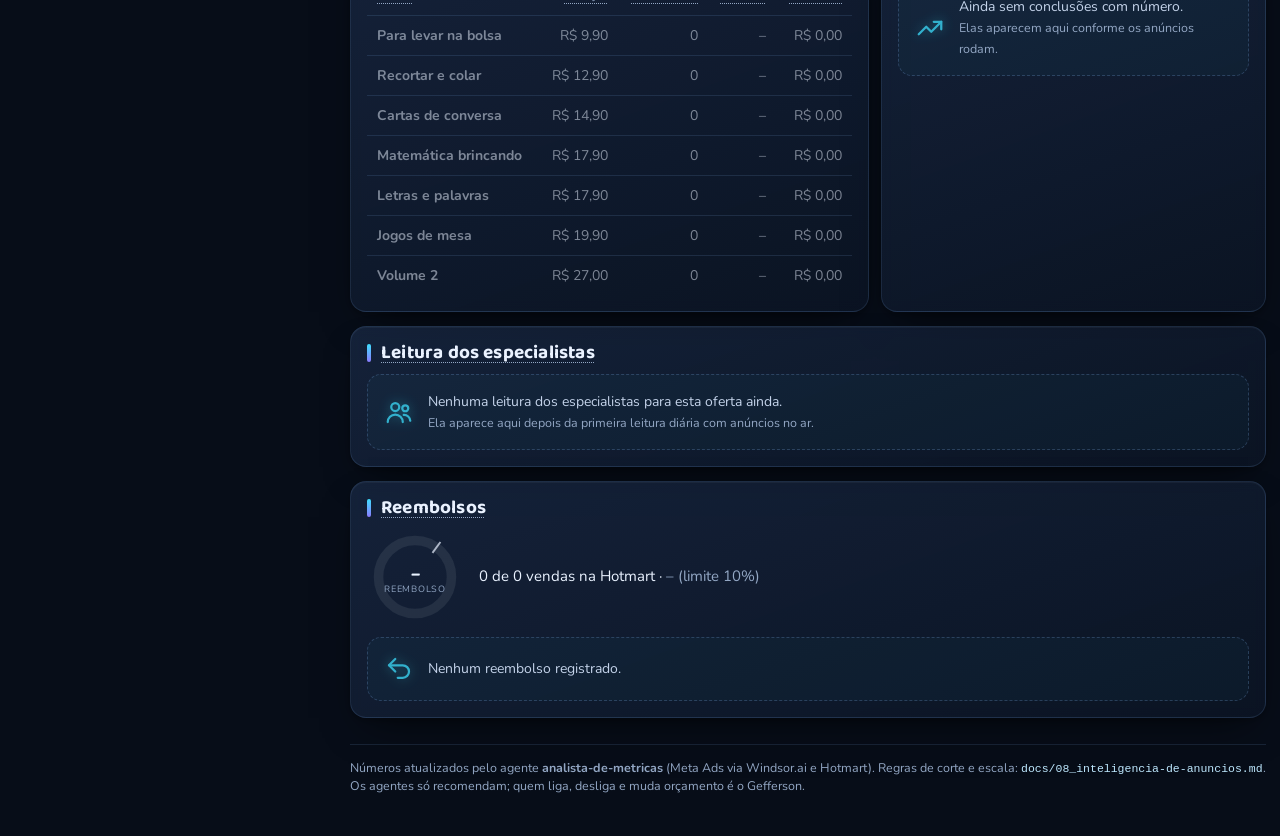
==== commit 3fa08130: "painel: logo com degradê mais escuro e brilho menor Co-Authored-By: Claude Opus 5.5 <noreply@anthrop" ====
--- a/painel/site/index.html
+++ b/painel/site/index.html
@@ -31,7 +31,7 @@
 @media(min-width:1200px){
   body{padding-left:96px}
   .rail{display:flex;flex-direction:column;align-items:center;gap:6px;position:fixed;left:14px;top:14px;bottom:14px;width:66px;padding:12px 0;z-index:6;border-radius:20px;background:rgba(12,22,40,.7);border:1px solid var(--line);box-shadow:0 20px 50px rgba(0,0,0,.45),inset 0 1px 0 rgba(255,255,255,.04);backdrop-filter:blur(10px);-webkit-backdrop-filter:blur(10px)}
-  .rail .lg{width:42px;height:42px;margin-bottom:10px;border-radius:12px;filter:drop-shadow(0 0 12px rgba(62,224,255,.4))}
+  .rail .lg{width:42px;height:42px;margin-bottom:10px;border-radius:12px;filter:drop-shadow(0 0 9px rgba(62,224,255,.15))}
   .rail a{display:flex;flex-direction:column;align-items:center;gap:2px;width:56px;padding:7px 0 5px;border-radius:12px;color:var(--muted);text-decoration:none;font-size:9.5px;font-weight:800;letter-spacing:.02em;transition:color .15s,background-color .15s}
   .rail a:hover,.rail a:focus-visible{color:var(--cy);background:rgba(62,224,255,.08);outline:none}
   .rail .ic{width:20px;height:20px}
@@ -45,7 +45,7 @@
 @media(min-width:900px){header{grid-template-columns:minmax(0,1fr) auto minmax(0,1fr);grid-template-areas:'mk tx sel' 'sub tx sel';gap:2px 20px}
   header>.mk{align-self:end;justify-self:start}header>.sub{align-self:start}header>h1{justify-self:center;text-align:center}h1 .tx{align-items:center}}
 h1{display:flex;align-items:center;gap:14px;font-family:'Nunito',system-ui,sans-serif;font-weight:200}
-header .mk{width:clamp(40px,9vw,54px);height:auto;flex:none;filter:drop-shadow(0 0 14px rgba(62,224,255,.35))}
+header .mk{width:clamp(40px,9vw,54px);height:auto;flex:none;filter:drop-shadow(0 0 10px rgba(62,224,255,.15))}
 h1 .tx{display:flex;flex-direction:column;min-width:0}
 h1 .t1 b{font-weight:800}
 h1 .t1{font-size:clamp(22px,6vw,34px);letter-spacing:.14em;white-space:nowrap;text-transform:uppercase;line-height:1;background:linear-gradient(90deg,#fff,#bfefff 60%,var(--cy));-webkit-background-clip:text;background-clip:text;color:transparent}
@@ -222,7 +222,7 @@
   html{scroll-padding-top:100px}
   header{flex-wrap:nowrap;align-items:center;padding:10px 0 8px}
   h1 .t1{font-size:clamp(15px,4.6vw,20px);letter-spacing:.07em}header .ofb{max-width:40vw;text-align:left;line-height:1.2}header{column-gap:10px}header .mk{width:36px}
-  h1 .t2{display:none}
+  h1 .t2{font-size:clamp(8.5px,2.6vw,11px);letter-spacing:clamp(.1em,.6vw,.22em);margin-top:3px;white-space:nowrap}
   header .sub{font-size:11.5px;margin-top:3px}
   .osel{font-size:0;gap:0}
   select{padding:7px 10px;font-size:13.5px;max-width:48vw}
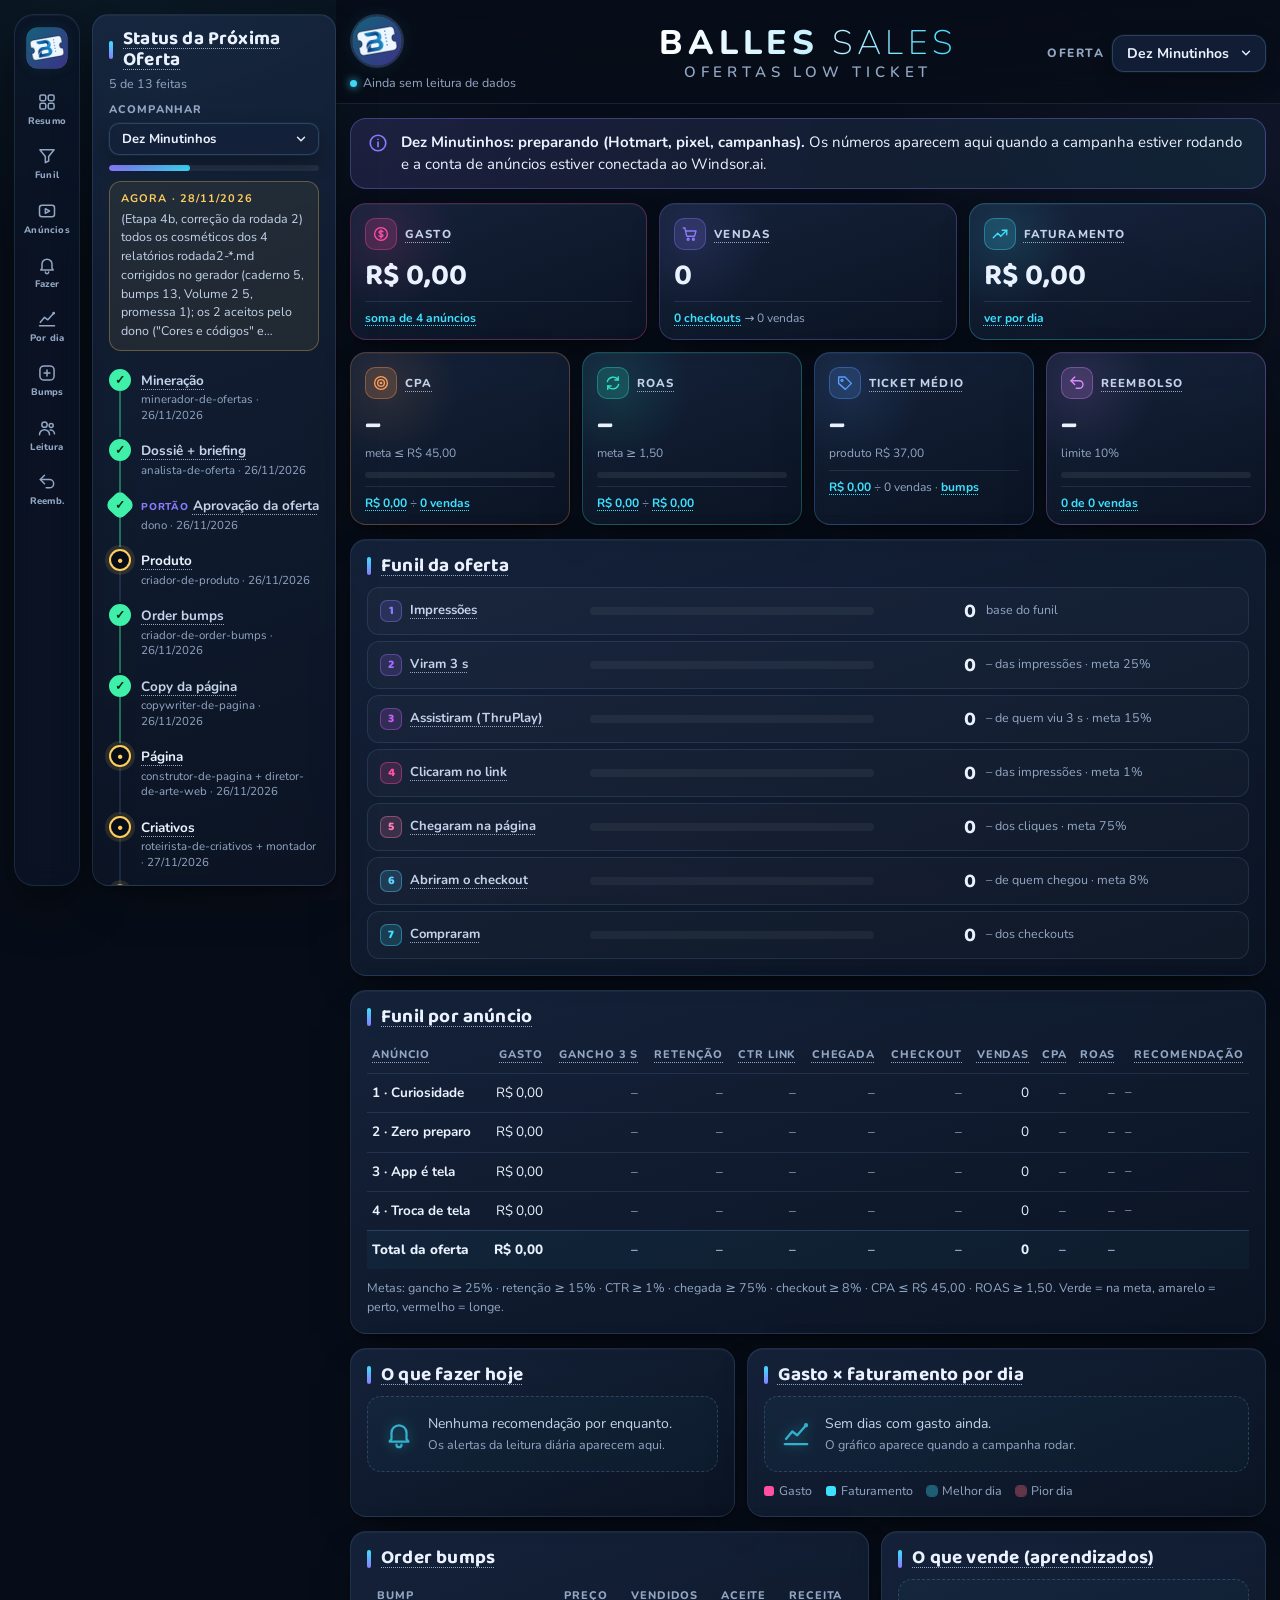
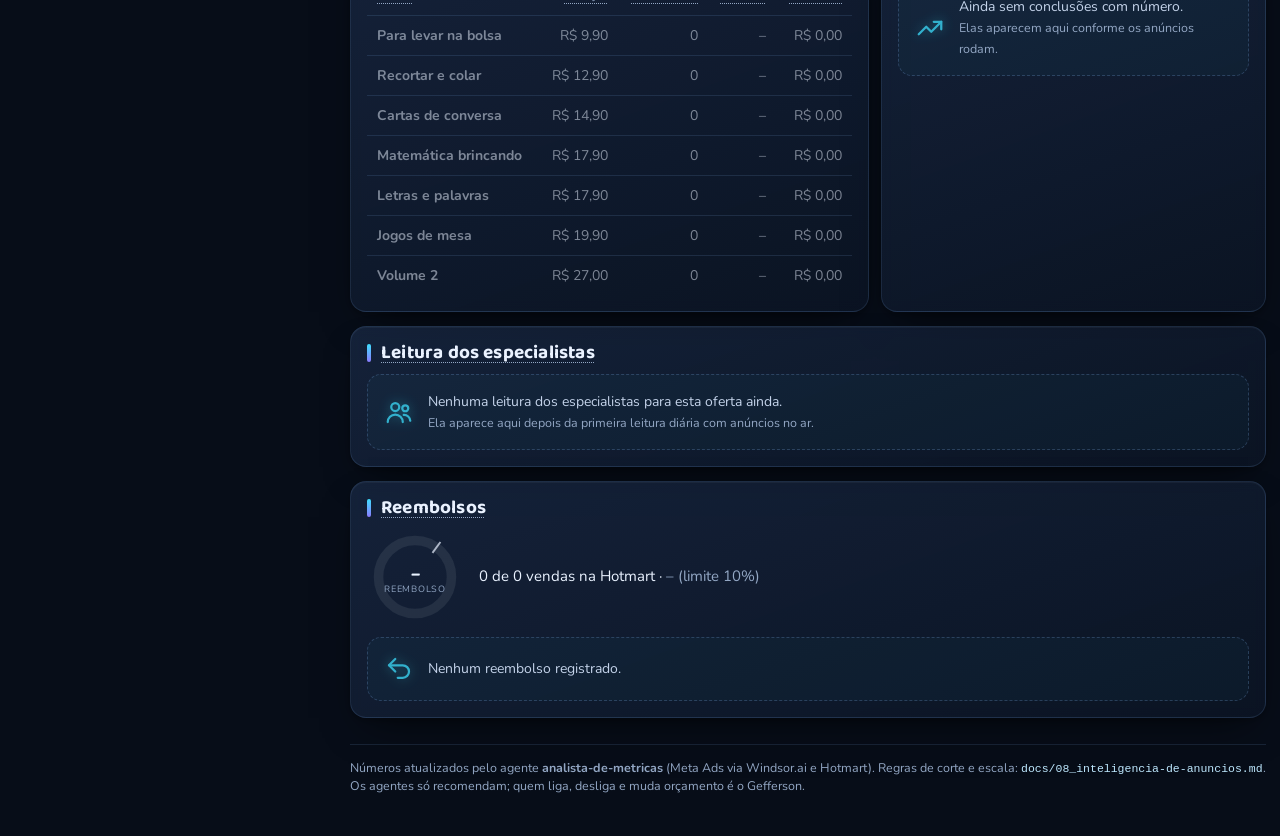
==== commit bf5eaa26: "painel: logo ainda mais escura e quase sem brilho Co-Authored-By: Claude Opus 5.5 <noreply@anthropic" ====
--- a/painel/site/index.html
+++ b/painel/site/index.html
@@ -31,7 +31,7 @@
 @media(min-width:1200px){
   body{padding-left:96px}
   .rail{display:flex;flex-direction:column;align-items:center;gap:6px;position:fixed;left:14px;top:14px;bottom:14px;width:66px;padding:12px 0;z-index:6;border-radius:20px;background:rgba(12,22,40,.7);border:1px solid var(--line);box-shadow:0 20px 50px rgba(0,0,0,.45),inset 0 1px 0 rgba(255,255,255,.04);backdrop-filter:blur(10px);-webkit-backdrop-filter:blur(10px)}
-  .rail .lg{width:42px;height:42px;margin-bottom:10px;border-radius:12px;filter:drop-shadow(0 0 9px rgba(62,224,255,.15))}
+  .rail .lg{width:42px;height:42px;margin-bottom:10px;border-radius:12px;filter:drop-shadow(0 0 7px rgba(62,224,255,.07))}
   .rail a{display:flex;flex-direction:column;align-items:center;gap:2px;width:56px;padding:7px 0 5px;border-radius:12px;color:var(--muted);text-decoration:none;font-size:9.5px;font-weight:800;letter-spacing:.02em;transition:color .15s,background-color .15s}
   .rail a:hover,.rail a:focus-visible{color:var(--cy);background:rgba(62,224,255,.08);outline:none}
   .rail .ic{width:20px;height:20px}
@@ -45,7 +45,7 @@
 @media(min-width:900px){header{grid-template-columns:minmax(0,1fr) auto minmax(0,1fr);grid-template-areas:'mk tx sel' 'sub tx sel';gap:2px 20px}
   header>.mk{align-self:end;justify-self:start}header>.sub{align-self:start}header>h1{justify-self:center;text-align:center}h1 .tx{align-items:center}}
 h1{display:flex;align-items:center;gap:14px;font-family:'Nunito',system-ui,sans-serif;font-weight:200}
-header .mk{width:clamp(40px,9vw,54px);height:auto;flex:none;filter:drop-shadow(0 0 10px rgba(62,224,255,.15))}
+header .mk{width:clamp(40px,9vw,54px);height:auto;flex:none;filter:drop-shadow(0 0 8px rgba(62,224,255,.07))}
 h1 .tx{display:flex;flex-direction:column;min-width:0}
 h1 .t1 b{font-weight:800}
 h1 .t1{font-size:clamp(22px,6vw,34px);letter-spacing:.14em;white-space:nowrap;text-transform:uppercase;line-height:1;background:linear-gradient(90deg,#fff,#bfefff 60%,var(--cy));-webkit-background-clip:text;background-clip:text;color:transparent}
